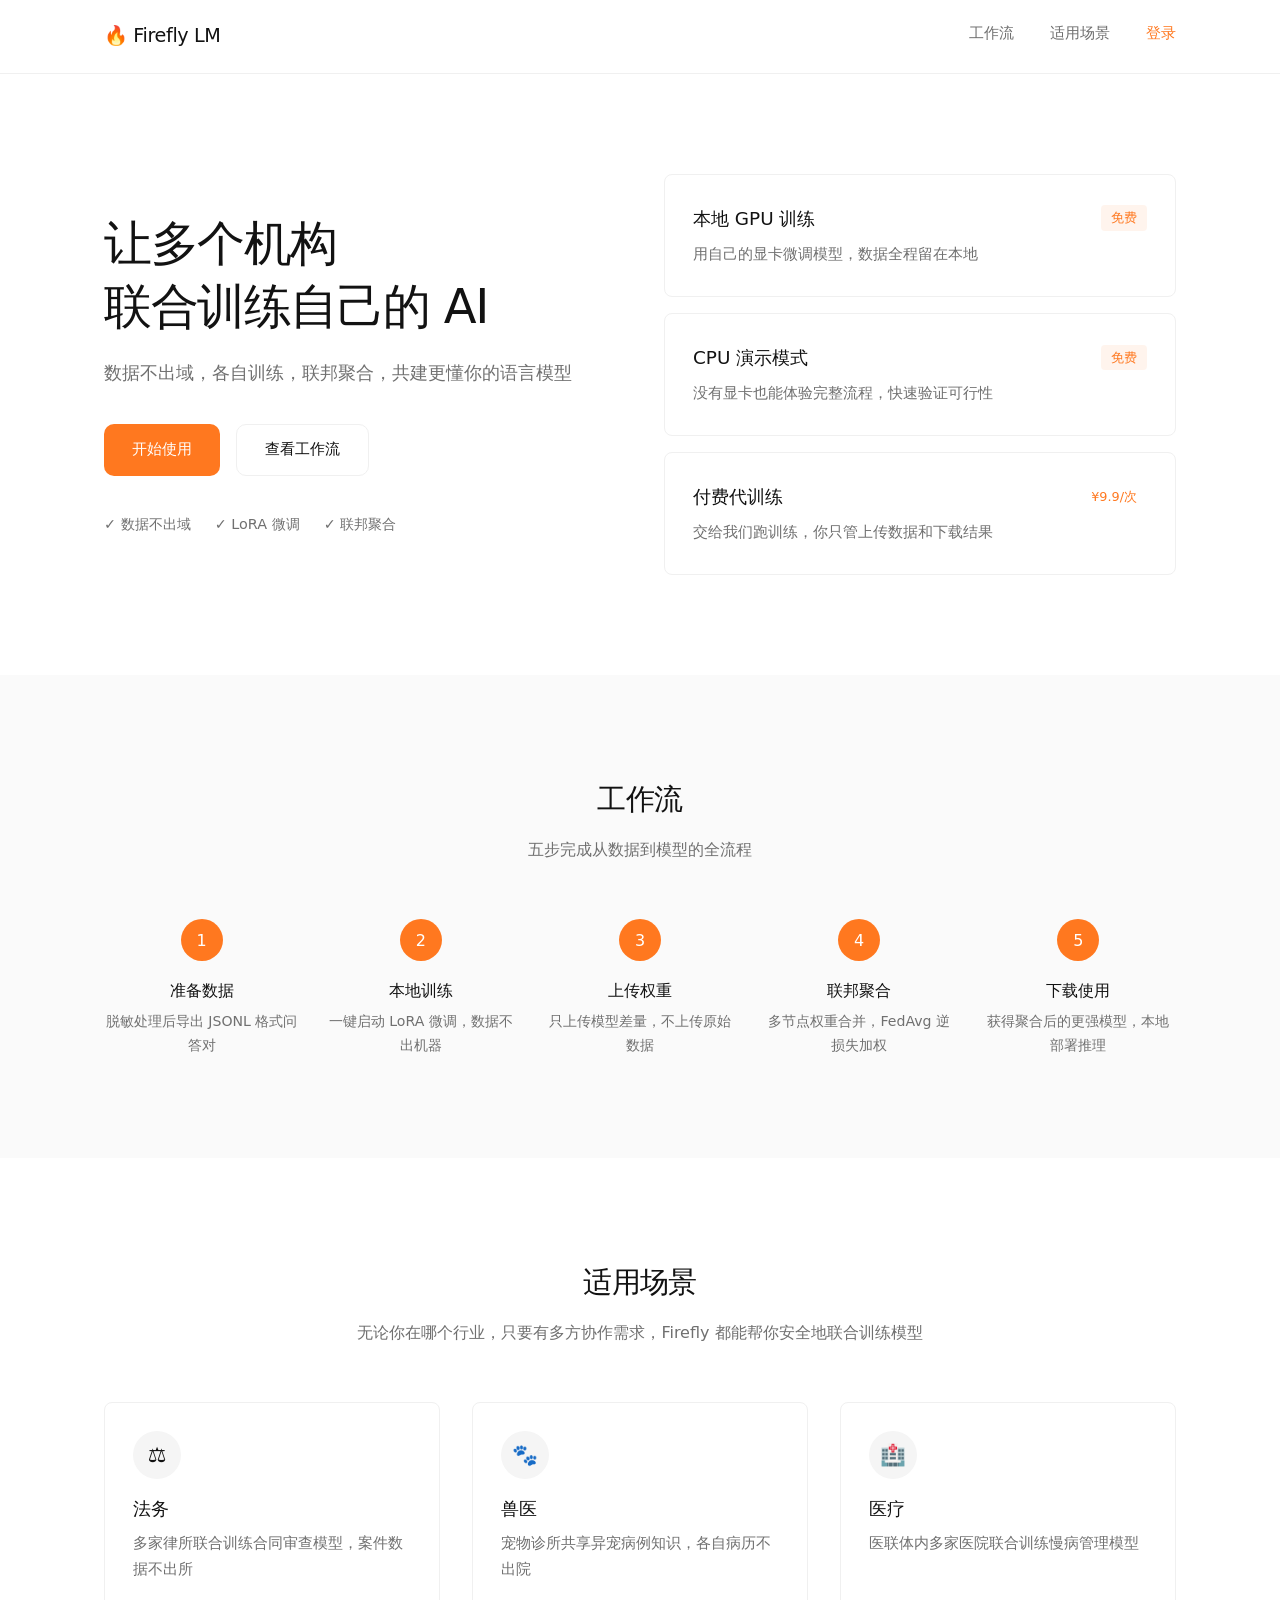
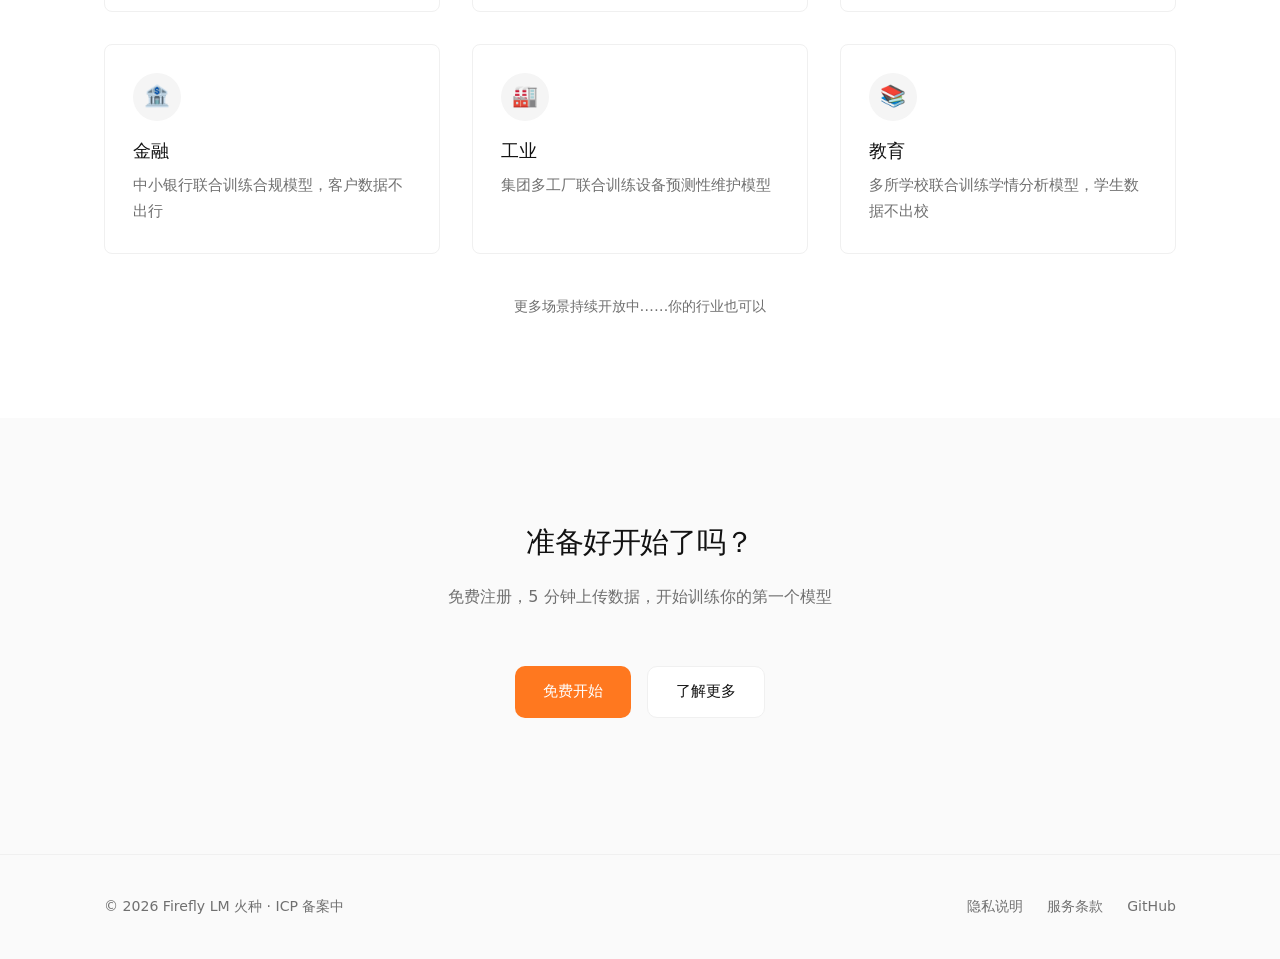
==== workspace.html @ 62288cd8 "Add files via upload" ====
<!DOCTYPE html>
<html lang="zh">
<head>
  <meta charset="UTF-8">
  <meta name="viewport" content="width=device-width, initial-scale=1.0">
  <title>工作台 — Firefly LM</title>
  <link rel="icon" href="data:image/svg+xml,<svg xmlns='http://www.w3.org/2000/svg' viewBox='0 0 100 100'><text y='.9em' font-size='90'>🔥</text></svg>">
  <link rel="stylesheet" href="style.css">
</head>
<body>

  <nav class="nav">
    <div class="container nav-inner">
      <a href="/" class="nav-logo">🔥 Firefly LM</a>
      <div class="nav-menu">
        <a href="/" id="navHome">首页</a>
        <a href="javascript:logout()" class="nav-login">退出</a>
      </div>
    </div>
  </nav>

  <div class="ws-layout">
    <aside class="ws-sidebar">
      <div class="ws-user" id="wsUserInfo">
        <span class="ws-user-avatar">👤</span>
        <span class="ws-user-name" id="wsUserName">加载中...</span>
      </div>
      <nav class="ws-nav">
        <a href="#panel-data" class="ws-nav-item active" onclick="switchPanel('panel-data')">📤 数据上传</a>
        <a href="#panel-seed" class="ws-nav-item" onclick="switchPanel('panel-seed')">🌱 种子生成</a>
        <a href="#panel-train" class="ws-nav-item" onclick="switchPanel('panel-train')">🎯 训练管理</a>
        <a href="#panel-agg" class="ws-nav-item" onclick="switchPanel('panel-agg')">🔗 联邦聚合</a>
        <a href="#panel-download" class="ws-nav-item" onclick="switchPanel('panel-download')">📦 模型下载</a>
        <a href="#panel-chat" class="ws-nav-item" onclick="switchPanel('panel-chat')">💬 推理聊天</a>
        <a href="#panel-points" class="ws-nav-item" onclick="switchPanel('panel-points')">⭐ 积分管理</a>
        <a href="#panel-audit" class="ws-nav-item" onclick="switchPanel('panel-audit')">📋 审计日志</a>
      </nav>
    </aside>

    <main class="ws-main">

      <section id="panel-data" class="ws-panel active">
        <h2 class="ws-panel-title">数据上传</h2>
        <p class="ws-panel-desc">上传脱敏后的 JSONL 格式问答对文件。每行一个 JSON 对象，包含 question 和 answer 字段。</p>
        <div class="ws-card">
          <div class="ws-form-row">
            <label class="ws-label">领域</label>
            <select id="dataDomain" class="ws-select">
              <option value="law">法务</option>
              <option value="vet_feline">兽医（猫内科）</option>
              <option value="vet_exotic">兽医（异宠）</option>
              <option value="med_chronic">医疗（慢病）</option>
              <option value="fin_compliance">金融（合规）</option>
              <option value="ind_equipment">工业（设备维护）</option>
              <option value="edu_analysis">教育（学情分析）</option>
            </select>
          </div>
          <div class="ws-form-row">
            <label class="ws-label">JSONL 文件</label>
            <div class="ws-upload-zone" id="uploadZone">
              <p>点击选择或拖拽文件到此处</p>
              <input type="file" id="dataFile" accept=".jsonl,.json,.txt" style="display:none;">
            </div>
          </div>
          <div id="uploadResult" class="ws-result"></div>
          <button class="btn btn--primary" onclick="handleUpload()">上传数据</button>
        </div>
      </section>

      <section id="panel-seed" class="ws-panel">
        <h2 class="ws-panel-title">种子数据生成</h2>
        <p class="ws-panel-desc">没有训练数据？让系统调用智谱 API 自动生成 60 条高质量问答对。</p>
        <div class="ws-card">
          <div class="ws-form-row">
            <label class="ws-label">生成领域</label>
            <select id="seedDomain" class="ws-select">
              <option value="law">法务</option>
              <option value="vet_feline">兽医（猫内科）</option>
              <option value="vet_exotic">兽医（异宠）</option>
              <option value="med_chronic">医疗（慢病）</option>
              <option value="fin_compliance">金融（合规）</option>
              <option value="ind_equipment">工业（设备维护）</option>
              <option value="edu_analysis">教育（学情分析）</option>
            </select>
          </div>
          <div id="seedResult" class="ws-result"></div>
          <button class="btn btn--primary" onclick="handleGenerate()">生成种子数据</button>
        </div>
      </section>

      <section id="panel-train" class="ws-panel">
        <h2 class="ws-panel-title">训练管理</h2>
        <p class="ws-panel-desc">启动 LoRA 微调训练任务，实时查看训练进度。</p>
        <div class="ws-card">
          <div class="ws-form-row">
            <label class="ws-label">训练领域</label>
            <select id="trainDomain" class="ws-select">
              <option value="law">法务</option>
              <option value="vet_feline">兽医（猫内科）</option>
              <option value="vet_exotic">兽医（异宠）</option>
              <option value="med_chronic">医疗（慢病）</option>
              <option value="fin_compliance">金融（合规）</option>
              <option value="ind_equipment">工业（设备维护）</option>
              <option value="edu_analysis">教育（学情分析）</option>
            </select>
          </div>
          <div class="ws-form-row">
            <label class="ws-label">训练模式</label>
            <div class="ws-radio-group">
              <label class="ws-radio"><input type="radio" name="trainMode" value="gpu" checked> 本地 GPU（免费）</label>
              <label class="ws-radio"><input type="radio" name="trainMode" value="cpu"> CPU 演示（免费）</label>
            </div>
          </div>
          <div class="ws-form-row ws-btn-row">
            <button class="btn btn--primary" onclick="handleStartTraining()">启动训练</button>
          </div>
          <div id="trainProgress" class="ws-result"></div>
          <div class="ws-history">
            <h4>训练历史</h4>
            <table class="ws-table" id="trainHistoryTable">
              <thead><tr><th>任务 ID</th><th>领域</th><th>状态</th><th>进度</th></tr></thead>
              <tbody id="trainHistoryBody"></tbody>
            </table>
          </div>
        </div>
      </section>

      <section id="panel-agg" class="ws-panel">
        <h2 class="ws-panel-title">联邦聚合</h2>
        <p class="ws-panel-desc">当同领域有 2 个以上完成的训练任务时，可以触发 FedAvg 逆损失加权聚合。</p>
        <div class="ws-card">
          <div class="ws-form-row">
            <label class="ws-label">聚合领域</label>
            <select id="aggDomain" class="ws-select">
              <option value="law">法务</option>
              <option value="vet_feline">兽医（猫内科）</option>
              <option value="vet_exotic">兽医（异宠）</option>
              <option value="med_chronic">医疗（慢病）</option>
              <option value="fin_compliance">金融（合规）</option>
              <option value="ind_equipment">工业（设备维护）</option>
              <option value="edu_analysis">教育（学情分析）</option>
            </select>
          </div>
          <div id="aggResult" class="ws-result"></div>
          <button class="btn btn--primary" onclick="handleAggregate()">触发聚合</button>
          <div class="ws-history">
            <h4>聚合轮次</h4>
            <table class="ws-table" id="aggHistoryTable">
              <thead><tr><th>轮次 ID</th><th>领域</th><th>创建时间</th><th>操作</th></tr></thead>
              <tbody id="aggHistoryBody"></tbody>
            </table>
          </div>
        </div>
      </section>

      <section id="panel-download" class="ws-panel">
        <h2 class="ws-panel-title">模型下载</h2>
        <p class="ws-panel-desc">下载聚合后的模型权重文件，用于本地部署推理。</p>
        <div class="ws-card">
          <div class="ws-form-row">
            <label class="ws-label">轮次 ID</label>
            <input type="text" id="downloadRoundId" class="ws-input" placeholder="例如 agg_law_r1">
          </div>
          <div id="downloadResult" class="ws-result"></div>
          <button class="btn btn--primary" onclick="handleDownload()">下载权重</button>
        </div>
      </section>

      <section id="panel-chat" class="ws-panel">
        <h2 class="ws-panel-title">推理聊天</h2>
        <p class="ws-panel-desc">测试模型效果。推理服务采用三级降级链：本地模型 → 智谱 API → 关键词匹配。</p>
        <div class="ws-card ws-chat-card">
          <div class="ws-form-row">
            <label class="ws-label">适配器 ID（可选）</label>
            <input type="text" id="chatAdapterId" class="ws-input" placeholder="留空使用基座模型">
          </div>
          <div class="ws-chat-box" id="chatBox">
            <div class="ws-chat-msg ws-chat-msg--bot">你好！我是 Firefly LM，请问有什么可以帮你的？</div>
          </div>
          <div class="ws-chat-input-row">
            <input type="text" id="chatInput" class="ws-input ws-chat-input" placeholder="输入你的问题..." onkeydown="if(event.key==='Enter')handleChatSend()">
            <button class="btn btn--primary" onclick="handleChatSend()">发送</button>
          </div>
        </div>
      </section>

      <section id="panel-points" class="ws-panel">
        <h2 class="ws-panel-title">积分管理</h2>
        <p class="ws-panel-desc">完成任务获得积分，下载权重消耗积分。</p>
        <div class="ws-card">
          <div class="ws-points-display">
            <div class="ws-points-num" id="pointsBalance">--</div>
            <div class="ws-points-label">当前积分</div>
          </div>
          <div class="ws-history">
            <h4>积分流水</h4>
            <table class="ws-table" id="pointsHistoryTable">
              <thead><tr><th>时间</th><th>变动</th><th>原因</th></tr></thead>
              <tbody id="pointsHistoryBody"></tbody>
            </table>
          </div>
          <button class="btn btn--secondary" onclick="loadBalance()">刷新</button>
        </div>
      </section>

      <section id="panel-audit" class="ws-panel">
        <h2 class="ws-panel-title">审计日志</h2>
        <p class="ws-panel-desc">查看你的所有操作记录，包括数据上传、训练、聚合、下载等。</p>
        <div class="ws-card">
          <div class="ws-history">
            <table class="ws-table" id="auditTable">
              <thead><tr><th>时间</th><th>操作</th><th>详情</th></tr></thead>
              <tbody id="auditBody"></tbody>
            </table>
          </div>
          <button class="btn btn--secondary" onclick="loadAuditLogs()">刷新</button>
        </div>
      </section>

    </main>
  </div>

  <script src="api.js"></script>
  <script>
    /* ---------- 工作台逻辑 ---------- */
    function logout() {
      if (typeof clearToken === 'function') {
        clearToken();
      } else {
        localStorage.removeItem('firefly_token');
      }
      location.href = '/';
    }

    function switchPanel(panelId) {
      document.querySelectorAll('.ws-panel').forEach(function (p) {
        p.classList.remove('active');
      });
      document.querySelectorAll('.ws-nav-item').forEach(function (n) {
        n.classList.remove('active');
      });
      var panel = document.getElementById(panelId);
      if (panel) panel.classList.add('active');
      event.target.classList.add('active');
    }

    /* 上传区拖拽 */
    document.addEventListener('DOMContentLoaded', function () {
      var token = localStorage.getItem('firefly_token');
      if (!token) {
        location.href = '/';
        return;
      }
      loadBalance();

      var zone = document.getElementById('uploadZone');
      var fileInput = document.getElementById('dataFile');
      if (zone && fileInput) {
        zone.addEventListener('click', function () { fileInput.click(); });
        zone.addEventListener('dragover', function (e) { e.preventDefault(); zone.style.borderColor = 'var(--brand-orange)'; });
        zone.addEventListener('dragleave', function () { zone.style.borderColor = ''; });
        zone.addEventListener('drop', function (e) {
          e.preventDefault();
          zone.style.borderColor = '';
          if (e.dataTransfer.files.length) {
            fileInput.files = e.dataTransfer.files;
            zone.querySelector('p').textContent = e.dataTransfer.files[0].name;
          }
        });
        fileInput.addEventListener('change', function () {
          if (fileInput.files.length) {
            zone.querySelector('p').textContent = fileInput.files[0].name;
          }
        });
      }
    });

    async function handleUpload() {
      var fileInput = document.getElementById('dataFile');
      var resultDiv = document.getElementById('uploadResult');
      if (!fileInput.files.length) {
        resultDiv.innerHTML = '<span class="ws-alert ws-alert--warn">请先选择文件</span>';
        return;
      }
      resultDiv.innerHTML = '<span class="ws-loading">上传中...</span>';
      try {
        var res = await uploadFile(fileInput.files[0]);
        resultDiv.innerHTML = '<span class="ws-alert ws-alert--success">上传成功：' + (res.lines || res.filename || '已保存') + '</span>';
      } catch (e) {
        resultDiv.innerHTML = '<span class="ws-alert ws-alert--error">上传失败：' + e.message + '</span>';
      }
    }

    async function handleGenerate() {
      var domain = document.getElementById('seedDomain').value;
      var resultDiv = document.getElementById('seedResult');
      resultDiv.innerHTML = '<span class="ws-loading">生成中，约需 1-2 分钟...</span>';
      try {
        var res = await generateSeedData(domain);
        var preview = res.preview || [];
        var html = '<span class="ws-alert ws-alert--success">生成 ' + (res.count || 0) + ' 条数据</span>';
        if (preview.length) {
          html += '<div class="ws-preview">';
          preview.forEach(function (item) {
            html += '<div class="ws-preview-item"><strong>Q:</strong> ' + (item.question || '').substring(0, 60) + '</div>';
          });
          html += '</div>';
        }
        resultDiv.innerHTML = html;
      } catch (e) {
        resultDiv.innerHTML = '<span class="ws-alert ws-alert--error">生成失败：' + e.message + '</span>';
      }
    }

    async function handleStartTraining() {
      var domain = document.getElementById('trainDomain').value;
      var mode = document.querySelector('input[name="trainMode"]:checked').value;
      var resultDiv = document.getElementById('trainProgress');
      resultDiv.innerHTML = '<span class="ws-loading">提交训练任务...</span>';
      try {
        var res = await startTraining(domain, mode);
        var taskId = res.task_id || res.id || 'unknown';
        resultDiv.innerHTML = '<span class="ws-alert ws-alert--success">任务已创建：' + taskId + '</span>';
        pollTrainingStatus(taskId);
        addTrainHistory(taskId, domain, 'pending', 0);
      } catch (e) {
        resultDiv.innerHTML = '<span class="ws-alert ws-alert--error">启动失败：' + e.message + '</span>';
      }
    }

    var pollTimer = null;
    function pollTrainingStatus(taskId) {
      if (pollTimer) clearInterval(pollTimer);
      pollTimer = setInterval(async function () {
        try {
          var res = await getTrainingStatus(taskId);
          var status = res.status || 'unknown';
          var progress = res.progress || 0;
          var loss = res.loss ? ' loss=' + res.loss.toFixed(4) : '';
          var resultDiv = document.getElementById('trainProgress');
          if (status === 'completed') {
            clearInterval(pollTimer);
            resultDiv.innerHTML = '<span class="ws-alert ws-alert--success">训练完成！' + loss + '</span>';
            updateTrainHistory(taskId, 'completed', 100);
            loadBalance();
          } else if (status === 'failed') {
            clearInterval(pollTimer);
            resultDiv.innerHTML = '<span class="ws-alert ws-alert--error">训练失败</span>';
            updateTrainHistory(taskId, 'failed', 0);
          } else {
            resultDiv.innerHTML = '<span class="ws-loading">训练中... ' + progress + '%' + loss + '</span>';
            updateTrainHistory(taskId, status, progress);
          }
        } catch (e) {
          clearInterval(pollTimer);
        }
      }, 5000);
    }

    function addTrainHistory(taskId, domain, status, progress) {
      var tbody = document.getElementById('trainHistoryBody');
      var row = document.createElement('tr');
      row.id = 'train-row-' + taskId;
      row.innerHTML = '<td>' + taskId + '</td><td>' + domain + '</td><td class="ws-status">' + status + '</td><td>' + progress + '%</td>';
      tbody.prepend(row);
    }
    function updateTrainHistory(taskId, status, progress) {
      var row = document.getElementById('train-row-' + taskId);
      if (row) {
        row.querySelector('.ws-status').textContent = status;
        row.children[3].textContent = progress + '%';
      }
    }

    async function handleAggregate() {
      var domain = document.getElementById('aggDomain').value;
      var resultDiv = document.getElementById('aggResult');
      resultDiv.innerHTML = '<span class="ws-loading">聚合中...</span>';
      try {
        var res = await triggerAggregation(domain);
        if (res.status === 'ok' || res.round_id) {
          resultDiv.innerHTML = '<span class="ws-alert ws-alert--success">聚合成功！轮次：' + (res.round_id || '完成') + '</span>';
          addAggHistory(res.round_id || 'new', domain);
        } else {
          resultDiv.innerHTML = '<span class="ws-alert ws-alert--warn">' + (res.message || '无法聚合') + '</span>';
        }
      } catch (e) {
        resultDiv.innerHTML = '<span class="ws-alert ws-alert--error">聚合失败：' + e.message + '</span>';
      }
    }

    function addAggHistory(roundId, domain) {
      var tbody = document.getElementById('aggHistoryBody');
      var row = document.createElement('tr');
      var now = new Date().toLocaleString('zh-CN');
      row.innerHTML = '<td>' + roundId + '</td><td>' + domain + '</td><td>' + now + '</td><td><button class="btn btn--text" onclick="useAggId(\'' + roundId + '\')">下载</button></td>';
      tbody.prepend(row);
    }
    function useAggId(roundId) {
      document.getElementById('downloadRoundId').value = roundId;
      switchPanel('panel-download');
    }

    async function handleDownload() {
      var roundId = document.getElementById('downloadRoundId').value.trim();
      if (!roundId) {
        document.getElementById('downloadResult').innerHTML = '<span class="ws-alert ws-alert--warn">请输入轮次 ID</span>';
        return;
      }
      document.getElementById('downloadResult').innerHTML = '<span class="ws-loading">准备下载...</span>';
      try {
        downloadWeight(roundId);
        document.getElementById('downloadResult').innerHTML = '<span class="ws-alert ws-alert--success">下载已开始</span>';
      } catch (e) {
        document.getElementById('downloadResult').innerHTML = '<span class="ws-alert ws-alert--error">下载失败：' + e.message + '</span>';
      }
    }

    async function handleChatSend() {
      var input = document.getElementById('chatInput');
      var msg = input.value.trim();
      if (!msg) return;
      var chatBox = document.getElementById('chatBox');
      chatBox.innerHTML += '<div class="ws-chat-msg ws-chat-msg--user">' + escapeHtml(msg) + '</div>';
      input.value = '';
      chatBox.innerHTML += '<div class="ws-chat-msg ws-chat-msg--bot ws-chat-msg--loading">思考中...</div>';
      chatBox.scrollTop = chatBox.scrollHeight;
      try {
        var adapterId = document.getElementById('chatAdapterId').value.trim();
        var res = await chatSend([{ role: 'user', content: msg }], adapterId || null);
        var reply = '';
        if (res.choices && res.choices[0]) {
          reply = res.choices[0].message.content;
        } else if (res.reply) {
          reply = res.reply;
        } else {
          reply = JSON.stringify(res);
        }
        var loading = chatBox.querySelector('.ws-chat-msg--loading');
        if (loading) loading.remove();
        chatBox.innerHTML += '<div class="ws-chat-msg ws-chat-msg--bot">' + escapeHtml(reply) + '</div>';
        chatBox.scrollTop = chatBox.scrollHeight;
      } catch (e) {
        var loading = chatBox.querySelector('.ws-chat-msg--loading');
        if (loading) loading.remove();
        chatBox.innerHTML += '<div class="ws-chat-msg ws-chat-msg--bot ws-alert--error">请求失败：' + escapeHtml(e.message) + '</div>';
        chatBox.scrollTop = chatBox.scrollHeight;
      }
    }

    function escapeHtml(str) {
      var div = document.createElement('div');
      div.textContent = str;
      return div.innerHTML;
    }

    async function loadBalance() {
      var el = document.getElementById('pointsBalance');
      if (!el) return;
      try {
        var res = await getBalance();
        el.textContent = res.balance !== undefined ? res.balance : (res.total_points || 0);
        var tbody = document.getElementById('pointsHistoryBody');
        if (tbody && res.transactions) {
          tbody.innerHTML = '';
          res.transactions.slice(0, 20).forEach(function (t) {
            var row = document.createElement('tr');
            row.innerHTML = '<td>' + (t.created_at || '') + '</td><td>' + (t.points > 0 ? '+' : '') + t.points + '</td><td>' + (t.reason || '') + '</td>';
            tbody.appendChild(row);
          });
        }
      } catch (e) {
        el.textContent = '加载失败';
      }
    }

    async function loadAuditLogs() {
      var tbody = document.getElementById('auditBody');
      if (!tbody) return;
      tbody.innerHTML = '<tr><td colspan="3" class="ws-loading">加载中...</td></tr>';
      try {
        var res = await getAuditLogs();
        var logs = res.logs || [];
        tbody.innerHTML = '';
        logs.forEach(function (log) {
          var row = document.createElement('tr');
          row.innerHTML = '<td>' + (log.timestamp || log.created_at || '') + '</td><td>' + (log.action || '') + '</td><td>' + (log.detail || '') + '</td>';
          tbody.appendChild(row);
        });
        if (!logs.length) {
          tbody.innerHTML = '<tr><td colspan="3" class="ws-empty">暂无记录</td></tr>';
        }
      } catch (e) {
        tbody.innerHTML = '<tr><td colspan="3" class="ws-alert--error">加载失败</td></tr>';
      }
    }
  </script>
</body>
</html>
---- style.css ----
/* ========================================
   Firefly LM — 简约清爽版样式 v5
   设计原则：留白充足、色彩克制、层级清晰
   ======================================== */

/* ---------- 全局颜色变量 ---------- */
:root {
  --brand-orange: #FF781F;
  --brand-orange-dark: #E66A00;
  --bg-white: #FFFFFF;
  --bg-gray: #FAFAFA;
  --text-main: #121212;
  --text-aux: #707070;
  --border-light: #F0F0F0;
  --shadow-hover: 0 4px 12px rgba(0, 0, 0, 0.06);
  --radius-sm: 8px;
  --radius-md: 10px;
  --space-base: 24px;
}

/* ---------- Reset ---------- */
*, *::before, *::after { margin: 0; padding: 0; box-sizing: border-box; }
html { scroll-behavior: smooth; }
body {
  font-family: system-ui, -apple-system, "Segoe UI", "PingFang SC", "Hiragino Sans GB", "Microsoft YaHei", sans-serif;
  background: var(--bg-white);
  color: var(--text-main);
  line-height: 1.7;
  font-weight: 400;
  -webkit-font-smoothing: antialiased;
}
a { color: inherit; text-decoration: none; }
button { font-family: inherit; }

/* ---------- 容器 ---------- */
.container { max-width: 1120px; margin: 0 auto; padding: 0 var(--space-base); }

/* ========================================
   NAV 导航栏
   ======================================== */
.nav {
  position: sticky; top: 0; z-index: 50;
  background: rgba(255, 255, 255, 0.95);
  backdrop-filter: saturate(180%) blur(8px);
  -webkit-backdrop-filter: saturate(180%) blur(8px);
  border-bottom: 1px solid var(--border-light);
}
.nav-inner { display: flex; justify-content: space-between; align-items: center; padding-top: 20px; padding-bottom: 20px; }
.nav-logo { font-size: 1.2rem; font-weight: 500; color: var(--text-main); letter-spacing: -0.02em; }
.nav-menu { display: flex; gap: 36px; align-items: center; }
.nav-menu a { position: relative; color: var(--text-aux); font-size: 0.95rem; padding-bottom: 4px; transition: color 0.2s ease; }
.nav-menu a::after { content: ""; position: absolute; bottom: 0; left: 0; width: 0; height: 2px; background: var(--brand-orange); transition: width 0.2s ease; }
.nav-menu a:hover { color: var(--brand-orange); }
.nav-menu a:hover::after { width: 100%; }
.nav-login { color: var(--brand-orange) !important; }

/* ========================================
   SECTION 区块通用
   ======================================== */
.section { padding: 100px 0; }
.section--light { background: var(--bg-white); }
.section--gray { background: var(--bg-gray); }
.section__title { font-size: 1.8rem; font-weight: 500; text-align: center; margin-bottom: 12px; letter-spacing: -0.02em; }
.section__desc { text-align: center; color: var(--text-aux); font-size: 1rem; margin-bottom: 56px; }
.section__footnote { text-align: center; color: var(--text-aux); font-size: 0.9rem; margin-top: 40px; }

/* ========================================
   GRID 网格
   ======================================== */
.grid { display: grid; gap: 32px; }
.grid--hero { grid-template-columns: 1fr 1fr; align-items: center; gap: 48px; }
.grid--3 { grid-template-columns: repeat(3, 1fr); }
.grid--workflow { grid-template-columns: repeat(5, 1fr); gap: 24px; }

/* ========================================
   HERO 首屏
   ======================================== */
.hero__title { font-size: 3rem; line-height: 1.3; font-weight: 500; margin-bottom: 20px; letter-spacing: -0.03em; }
.hero__subtitle { color: var(--text-aux); font-size: 1.15rem; margin-bottom: 36px; max-width: 480px; }
.hero__actions { display: flex; gap: 16px; margin-bottom: 36px; }
.hero__meta { display: flex; gap: 24px; flex-wrap: wrap; }
.hero__meta-item { color: var(--text-aux); font-size: 0.9rem; }
.hero__right { display: flex; flex-direction: column; gap: 16px; }

/* ========================================
   CARD 卡片
   ======================================== */
.card { border: 1px solid var(--border-light); border-radius: var(--radius-sm); padding: 28px; background: var(--bg-white); transition: box-shadow 0.2s ease, transform 0.2s ease; }
.card:hover { box-shadow: var(--shadow-hover); transform: translateY(-2px); }
.card h3 { font-weight: 500; font-size: 1.15rem; margin-bottom: 6px; }
.card p { color: var(--text-aux); font-size: 0.95rem; }

.mode-card__header { display: flex; justify-content: space-between; align-items: center; margin-bottom: 8px; }
.mode-card__header h3 { margin-bottom: 0; }

.tag { font-size: 0.8rem; padding: 2px 10px; border-radius: 4px; font-weight: 500; }
.tag--free { color: var(--brand-orange); background: rgba(255, 120, 31, 0.08); }
.tag--price { color: var(--brand-orange); font-weight: 500; }

/* ========================================
   SCENARIO 场景卡片
   ======================================== */
.scenario-icon { width: 48px; height: 48px; border-radius: 50%; background: #F5F5F5; display: inline-flex; align-items: center; justify-content: center; font-size: 1.3rem; margin-bottom: 16px; }
.scenario-card { text-align: left; }
.scenario-card h3 { font-size: 1.1rem; margin-bottom: 6px; }

/* ========================================
   STEP 工作流步骤
   ======================================== */
.step { text-align: center; }
.step__number { width: 42px; height: 42px; border-radius: 50%; background: var(--brand-orange); color: #fff; display: inline-flex; align-items: center; justify-content: center; font-weight: 500; font-size: 1rem; margin-bottom: 16px; }
.step h3 { font-weight: 500; font-size: 1rem; margin-bottom: 6px; }
.step p { color: var(--text-aux); font-size: 0.88rem; }

/* ========================================
   BUTTON 按钮
   ======================================== */
.btn { display: inline-flex; align-items: center; justify-content: center; padding: 12px 28px; border-radius: var(--radius-md); font-size: 0.95rem; font-weight: 400; border: none; cursor: pointer; transition: all 0.2s ease; white-space: nowrap; }
.btn--primary { background: var(--brand-orange); color: #fff; }
.btn--primary:hover { background: var(--brand-orange-dark); }
.btn--secondary { background: var(--bg-white); border: 1px solid var(--border-light); color: var(--text-main); }
.btn--secondary:hover { border-color: var(--brand-orange); color: var(--brand-orange); }
.btn--full { width: 100%; }
.btn--text { background: transparent; color: var(--text-aux); padding: 6px 12px; }

/* ========================================
   CTA 区块
   ======================================== */
.cta-center { text-align: center; }
.cta-center .section__title { margin-bottom: 16px; }

/* ========================================
   MODAL 弹窗
   ======================================== */
.modal { position: fixed; inset: 0; z-index: 100; display: none; align-items: center; justify-content: center; }
.modal.is-open { display: flex; }
.modal-overlay { position: absolute; inset: 0; background: rgba(0, 0, 0, 0.08); }
.modal-box { position: relative; background: #fff; width: 400px; max-width: calc(100vw - 32px); padding: 40px; border-radius: var(--radius-sm); box-shadow: var(--shadow-hover); z-index: 1; }
.modal-box--large { width: 560px; }
.modal-title { font-size: 1.3rem; font-weight: 500; margin-bottom: 8px; }
.modal-sub { color: var(--text-aux); font-size: 0.9rem; margin-bottom: 24px; }
.modal-close { position: absolute; top: 20px; right: 20px; cursor: pointer; color: var(--text-aux); font-size: 1.4rem; line-height: 1; transition: color 0.2s; }
.modal-close:hover { color: var(--text-main); }
.modal-form { display: flex; flex-direction: column; }
.modal-input { width: 100%; padding: 12px 16px; border: 1px solid var(--border-light); border-radius: var(--radius-sm); font-size: 0.95rem; margin-bottom: 14px; outline: none; transition: border-color 0.2s ease; font-family: inherit; }
.modal-input:focus { border-color: var(--brand-orange); }
.modal-switch { text-align: center; color: var(--text-aux); font-size: 0.9rem; margin-top: 8px; }
.modal-switch a { color: var(--brand-orange); }

.privacy-content h4 { font-weight: 500; font-size: 1rem; margin: 20px 0 6px; color: var(--text-main); }
.privacy-content h4:first-child { margin-top: 0; }
.privacy-content p { color: var(--text-aux); font-size: 0.92rem; line-height: 1.7; }

/* ========================================
   FOOTER 页脚
   ======================================== */
.footer { padding: 40px 0; background: var(--bg-gray); border-top: 1px solid var(--border-light); }
.footer-inner { display: flex; justify-content: space-between; align-items: center; }
.footer-text { color: var(--text-aux); font-size: 0.88rem; }
.footer-icp { color: var(--text-aux); transition: color 0.2s; }
.footer-icp:hover { color: var(--brand-orange); }
.footer-links { display: flex; gap: 24px; }
.footer-link { color: var(--text-aux); font-size: 0.88rem; transition: color 0.2s; }
.footer-link:hover { color: var(--brand-orange); }

/* ========================================
   WORKSPACE 工作台样式
   ======================================== */
.ws-layout { display: flex; min-height: calc(100vh - 65px); }

.ws-sidebar {
  width: 240px; flex-shrink: 0;
  background: var(--bg-gray);
  border-right: 1px solid var(--border-light);
  padding: 24px 0;
  position: sticky; top: 65px; height: calc(100vh - 65px);
  overflow-y: auto;
}

.ws-user { display: flex; align-items: center; gap: 12px; padding: 0 24px 24px; border-bottom: 1px solid var(--border-light); margin-bottom: 16px; }
.ws-user-avatar { font-size: 1.5rem; }
.ws-user-name { font-size: 0.9rem; color: var(--text-main); }

.ws-nav { display: flex; flex-direction: column; }
.ws-nav-item { display: block; padding: 12px 24px; color: var(--text-aux); font-size: 0.92rem; transition: all 0.2s; border-left: 3px solid transparent; }
.ws-nav-item:hover { color: var(--text-main); background: rgba(0,0,0,0.02); }
.ws-nav-item.active { color: var(--brand-orange); border-left-color: var(--brand-orange); background: rgba(255, 120, 31, 0.04); }

.ws-main { flex: 1; padding: 40px; }

.ws-panel { display: none; }
.ws-panel.active { display: block; }
.ws-panel-title { font-size: 1.5rem; font-weight: 500; margin-bottom: 8px; }
.ws-panel-desc { color: var(--text-aux); font-size: 0.92rem; margin-bottom: 32px; }

.ws-card { background: var(--bg-white); border: 1px solid var(--border-light); border-radius: var(--radius-sm); padding: 32px; }

.ws-form-row { margin-bottom: 20px; }
.ws-label { display: block; font-size: 0.88rem; color: var(--text-aux); margin-bottom: 8px; }
.ws-select, .ws-input { width: 100%; max-width: 400px; padding: 10px 14px; border: 1px solid var(--border-light); border-radius: var(--radius-sm); font-size: 0.95rem; font-family: inherit; outline: none; transition: border-color 0.2s; }
.ws-select:focus, .ws-input:focus { border-color: var(--brand-orange); }

.ws-upload-zone { border: 2px dashed var(--border-light); border-radius: var(--radius-sm); padding: 32px; text-align: center; cursor: pointer; transition: border-color 0.2s; max-width: 400px; }
.ws-upload-zone:hover { border-color: var(--brand-orange); }
.ws-upload-zone p { color: var(--text-aux); font-size: 0.9rem; }

.ws-radio-group { display: flex; gap: 24px; }
.ws-radio { font-size: 0.92rem; color: var(--text-main); cursor: pointer; }
.ws-radio input { margin-right: 6px; }

.ws-btn-row { margin-top: 8px; }

.ws-result { margin: 16px 0; min-height: 24px; }
.ws-loading { color: var(--text-aux); font-size: 0.9rem; }
.ws-alert { display: inline-block; padding: 6px 14px; border-radius: var(--radius-sm); font-size: 0.88rem; }
.ws-alert--success { color: #0F6E56; background: #E1F5EE; }
.ws-alert--warn { color: #633806; background: #FAEEDA; }
.ws-alert--error { color: #791F1F; background: #FCEBEB; }

.ws-preview { margin-top: 12px; }
.ws-preview-item { padding: 8px 12px; border-left: 3px solid var(--brand-orange); margin-bottom: 8px; font-size: 0.85rem; color: var(--text-aux); background: var(--bg-gray); border-radius: 0 var(--radius-sm) var(--radius-sm) 0; }

.ws-history { margin-top: 32px; }
.ws-history h4 { font-size: 1rem; font-weight: 500; margin-bottom: 16px; }

.ws-table { width: 100%; border-collapse: collapse; font-size: 0.88rem; }
.ws-table th { text-align: left; padding: 10px 12px; border-bottom: 2px solid var(--border-light); color: var(--text-aux); font-weight: 500; font-size: 0.85rem; }
.ws-table td { padding: 10px 12px; border-bottom: 1px solid var(--border-light); color: var(--text-main); }
.ws-table tr:hover td { background: rgba(0,0,0,0.01); }
.ws-empty, .ws-status { color: var(--text-aux); }

.ws-chat-card { max-width: 640px; }
.ws-chat-box { height: 320px; overflow-y: auto; border: 1px solid var(--border-light); border-radius: var(--radius-sm); padding: 20px; margin: 16px 0; background: var(--bg-gray); }
.ws-chat-msg { max-width: 75%; padding: 10px 16px; border-radius: var(--radius-md); margin-bottom: 12px; font-size: 0.92rem; line-height: 1.6; word-break: break-word; }
.ws-chat-msg--user { background: var(--brand-orange); color: #fff; margin-left: auto; }
.ws-chat-msg--bot { background: var(--bg-white); border: 1px solid var(--border-light); }
.ws-chat-msg--loading { color: var(--text-aux); font-style: italic; }
.ws-chat-input-row { display: flex; gap: 12px; }
.ws-chat-input { flex: 1; max-width: none; }

.ws-points-display { text-align: center; padding: 24px; margin-bottom: 24px; }
.ws-points-num { font-size: 3rem; font-weight: 500; color: var(--brand-orange); }
.ws-points-label { color: var(--text-aux); font-size: 0.92rem; margin-top: 4px; }

/* ========================================
   RESPONSIVE 响应式
   ======================================== */
@media (max-width: 1023px) {
  .grid--hero { grid-template-columns: 1fr; gap: 40px; }
  .grid--3 { grid-template-columns: repeat(2, 1fr); }
  .grid--workflow { grid-template-columns: repeat(3, 1fr); }
  .section { padding: 72px 0; }
  .hero__title { font-size: 2.4rem; }
  .ws-layout { flex-direction: column; }
  .ws-sidebar { width: 100%; height: auto; position: relative; top: 0; border-right: none; border-bottom: 1px solid var(--border-light); }
  .ws-nav { flex-direction: row; flex-wrap: wrap; padding: 0 16px; }
  .ws-nav-item { border-left: none; border-bottom: 3px solid transparent; padding: 8px 16px; }
  .ws-nav-item.active { border-left: none; border-bottom-color: var(--brand-orange); }
  .ws-main { padding: 24px; }
}

@media (max-width: 767px) {
  .nav-inner { flex-direction: column; gap: 16px; padding-top: 16px; padding-bottom: 16px; }
  .nav-menu { gap: 20px; }
  .grid--3 { grid-template-columns: 1fr; }
  .grid--workflow { grid-template-columns: 1fr; }
  .section { padding: 56px 0; }
  .hero__title { font-size: 1.9rem; }
  .hero__subtitle { font-size: 1rem; }
  .hero__actions { flex-direction: column; gap: 12px; }
  .hero__meta { gap: 12px; }
  .footer-inner { flex-direction: column; gap: 12px; text-align: center; }
  .modal-box { padding: 28px; }
  .ws-main { padding: 16px; }
  .ws-card { padding: 20px; }
}
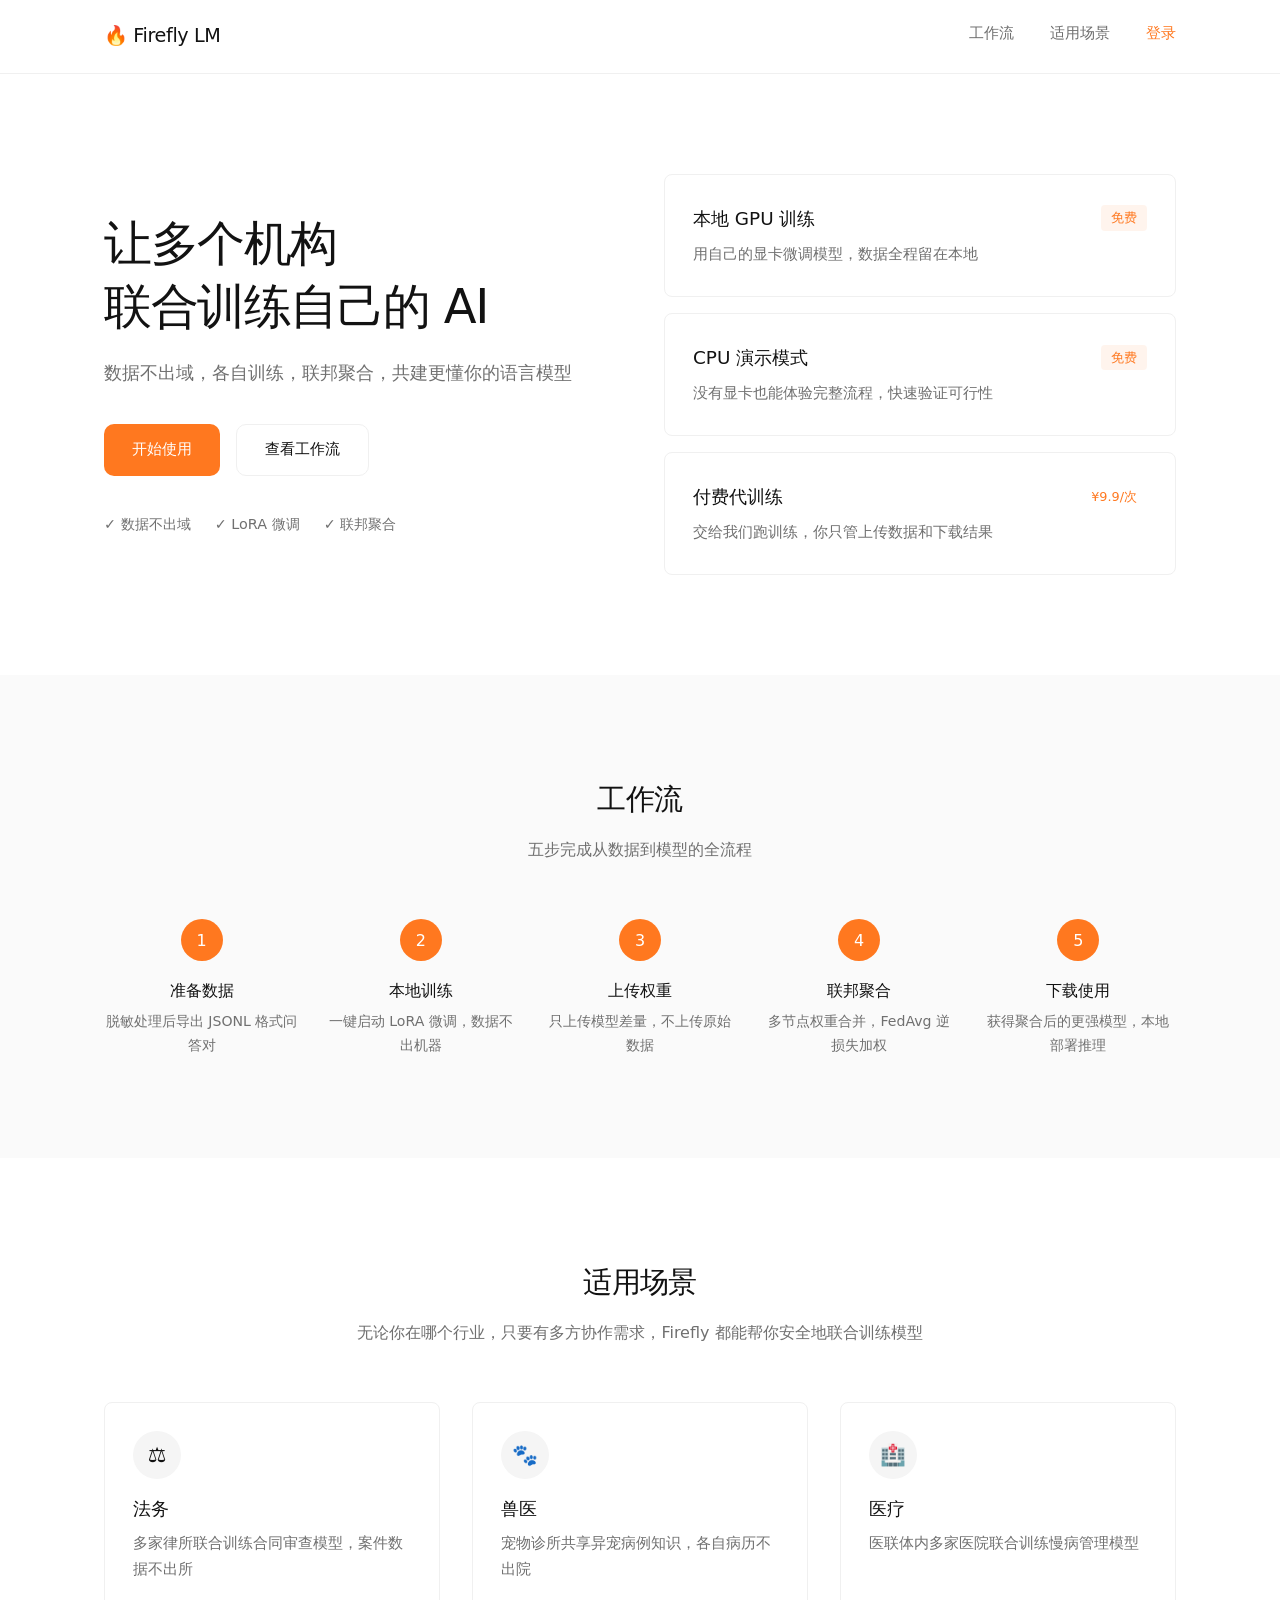
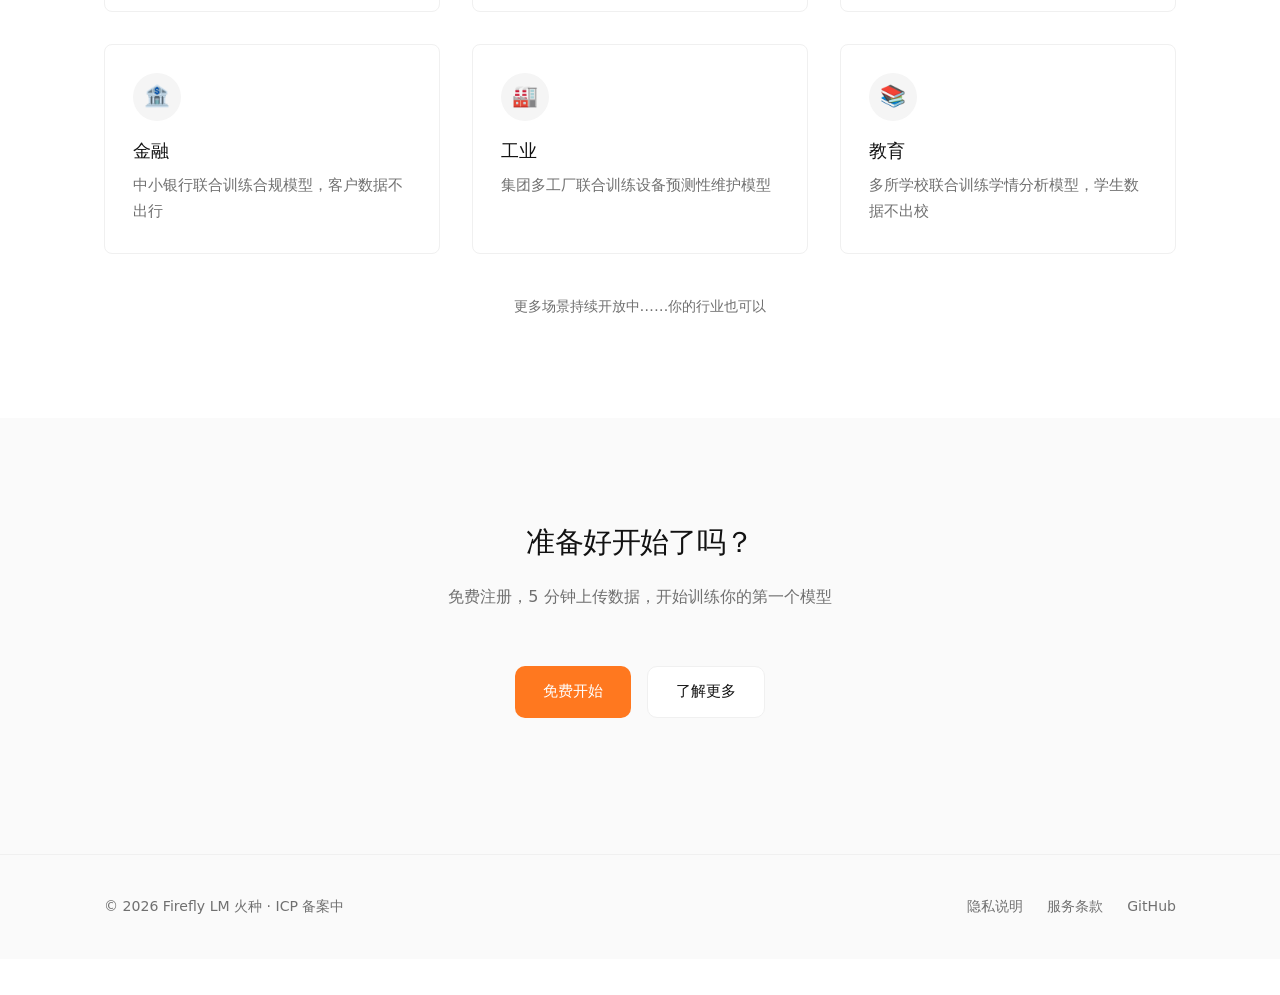
==== commit 28d5b5c8: "feat: custom domains + zhipu augment + paid training (firefly-v5)" ====
--- a/workspace.html
+++ b/workspace.html
@@ -14,6 +14,9 @@
       <a href="/" class="nav-logo">🔥 Firefly LM</a>
       <div class="nav-menu">
         <a href="/" id="navHome">首页</a>
+        <span class="nav-user" id="navUserName">
+          <span id="wsNavUserName">加载中...</span>
+        </span>
         <a href="javascript:logout()" class="nav-login">退出</a>
       </div>
     </div>
@@ -34,6 +37,7 @@
         <a href="#panel-chat" class="ws-nav-item" onclick="switchPanel('panel-chat')">💬 推理聊天</a>
         <a href="#panel-points" class="ws-nav-item" onclick="switchPanel('panel-points')">⭐ 积分管理</a>
         <a href="#panel-audit" class="ws-nav-item" onclick="switchPanel('panel-audit')">📋 审计日志</a>
+        <a href="javascript:void(0)" class="ws-nav-item" onclick="openDomainModal()">🏷️ 自定义领域</a>
       </nav>
     </aside>
 
@@ -62,8 +66,27 @@
               <input type="file" id="dataFile" accept=".jsonl,.json,.txt" style="display:none;">
             </div>
           </div>
+          <div class="ws-form-row">
+            <label class="ws-label">数据领域</label>
+            <select id="uploadDomain" class="ws-select"></select>
+            <button class="btn btn--text" onclick="openDomainModal()">自定义领域</button>
+          </div>
           <div id="uploadResult" class="ws-result"></div>
           <button class="btn btn--primary" onclick="handleUpload()">上传数据</button>
+          <div class="ws-divider"></div>
+          <h4 class="ws-subtitle">🤖 用智谱生成补充数据</h4>
+          <p class="ws-panel-desc ws-panel-desc--sm">调用智谱 GLM 基于该领域生成同类问答对，自动存入数据池（需服务器配置 ZHIPU_API_KEY）。</p>
+          <div class="ws-form-row">
+            <label class="ws-label">生成条数</label>
+            <input type="number" id="augCount" class="ws-input" value="10" min="1" max="50" style="max-width:120px;">
+          </div>
+          <div class="ws-form-row">
+            <label class="ws-label">补充要求（可选）</label>
+            <input type="text" id="augPrompt" class="ws-input" placeholder="例如：更口语化、含法律条文引用">
+          </div>
+          <button class="btn btn--secondary" onclick="handleAugment()">生成补充数据</button>
+          <div id="augResult" class="ws-result"></div>
+          <div id="augPreview" class="ws-aug-preview"></div>
         </div>
       </section>
 
@@ -106,15 +129,30 @@
           </div>
           <div class="ws-form-row">
             <label class="ws-label">训练模式</label>
-            <div class="ws-radio-group">
+            <div class="ws-radio-group" onchange="togglePaidArea()">
               <label class="ws-radio"><input type="radio" name="trainMode" value="gpu" checked> 本地 GPU（免费）</label>
               <label class="ws-radio"><input type="radio" name="trainMode" value="cpu"> CPU 演示（免费）</label>
+              <label class="ws-radio"><input type="radio" name="trainMode" value="proxy"> 代训练 ¥9.9/次</label>
             </div>
+          </div>
+          <div id="paidTrainArea" class="ws-paid-area" style="display:none;">
+            <div class="ws-form-row">
+              <label class="ws-label">支付方式</label>
+              <select id="payChannel" class="ws-select">
+                <option value="wechat">微信支付</option>
+                <option value="alipay">支付宝</option>
+              </select>
+            </div>
+            <div class="ws-form-row ws-btn-row">
+              <button class="btn btn--primary" onclick="startPaidPayment()">去支付 ¥9.9</button>
+            </div>
+            <div id="paidResult" class="ws-result"></div>
           </div>
           <div class="ws-form-row ws-btn-row">
             <button class="btn btn--primary" onclick="handleStartTraining()">启动训练</button>
           </div>
           <div id="trainProgress" class="ws-result"></div>
+          <canvas id="lossChart" class="ws-loss-chart"></canvas>
           <div class="ws-history">
             <h4>训练历史</h4>
             <table class="ws-table" id="trainHistoryTable">
@@ -220,6 +258,51 @@
     </main>
   </div>
 
+  <!-- 自定义领域弹窗 -->
+  <div class="ff-modal-mask" id="domainModalMask" onclick="if(event.target===this)closeDomainModal()">
+    <div class="ff-modal">
+      <div class="ff-modal-head"><h3>自定义领域</h3><button class="ff-modal-close" onclick="closeDomainModal()">×</button></div>
+      <div class="ff-modal-body">
+        <div class="ws-form-row">
+          <label class="ws-label">领域标识（英文，如 vet_bird）</label>
+          <input type="text" id="domName" class="ws-input" placeholder="vet_bird">
+        </div>
+        <div class="ws-form-row">
+          <label class="ws-label">展示名称（中文）</label>
+          <input type="text" id="domLabel" class="ws-input" placeholder="兽医（鸟类）">
+        </div>
+        <div class="ws-form-row">
+          <label class="ws-label">说明（可选）</label>
+          <input type="text" id="domDesc" class="ws-input" placeholder="该领域简介">
+        </div>
+        <button class="btn btn--primary" onclick="handleDomainSubmit()">提交审核</button>
+        <div id="domSubmitResult" class="ws-result"></div>
+        <h4 class="ws-subtitle">我的领域</h4>
+        <div id="myDomains" class="ws-domain-list"></div>
+        <div id="adminReviewBox" style="display:none;">
+          <h4 class="ws-subtitle">待审核（管理员）</h4>
+          <div id="pendingDomains" class="ws-domain-list"></div>
+        </div>
+      </div>
+    </div>
+  </div>
+
+  <!-- 支付弹窗 -->
+  <div class="ff-modal-mask" id="payModalMask" onclick="if(event.target===this)closePayModal()">
+    <div class="ff-modal">
+      <div class="ff-modal-head"><h3>代训练支付</h3><button class="ff-modal-close" onclick="closePayModal()">×</button></div>
+      <div class="ff-modal-body" id="payModalBody"></div>
+    </div>
+  </div>
+
+  <footer class="ws-footer">
+    <span id="ff-sys-health">🔥 系统健康</span>
+    <span class="ws-footer-sep">|</span>
+    <span id="ff-worker-status">⚡ 推理引擎: 检测中...</span>
+    <span class="ws-footer-sep">|</span>
+    <span id="ff-points">💰 积分: --</span>
+  </footer>
+
   <script src="api.js"></script>
   <script>
     /* ---------- 工作台逻辑 ---------- */
@@ -252,6 +335,8 @@
         return;
       }
       loadBalance();
+      refreshDomainSelects();
+      togglePaidArea();
 
       var zone = document.getElementById('uploadZone');
       var fileInput = document.getElementById('dataFile');
@@ -278,6 +363,8 @@
     async function handleUpload() {
       var fileInput = document.getElementById('dataFile');
       var resultDiv = document.getElementById('uploadResult');
+      var domSel = document.getElementById('uploadDomain');
+      if (domSel) localStorage.setItem('ff_last_domain', domSel.value || 'law');
       if (!fileInput.files.length) {
         resultDiv.innerHTML = '<span class="ws-alert ws-alert--warn">请先选择文件</span>';
         return;
@@ -329,8 +416,54 @@
     }
 
     var pollTimer = null;
+    var lossPoints = [];
+    function addLossPoint(step, loss) {
+      lossPoints.push({ step: step, loss: loss });
+      drawLossChart();
+    }
+    function drawLossChart() {
+      var canvas = document.getElementById('lossChart');
+      if (!canvas) return;
+      var cw = canvas.clientWidth || 600;
+      var ch = 200;
+      canvas.width = cw * 2;
+      canvas.height = ch * 2;
+      var ctx = canvas.getContext('2d');
+      ctx.scale(2, 2);
+      ctx.clearRect(0, 0, cw, ch);
+      if (lossPoints.length < 2) {
+        ctx.fillStyle = '#999';
+        ctx.font = '13px system-ui';
+        ctx.fillText('等待训练数据...', 12, 24);
+        return;
+      }
+      var losses = lossPoints.map(function (p) { return p.loss; });
+      var minLoss = Math.min.apply(null, losses);
+      var maxLoss = Math.max.apply(null, losses);
+      var range = (maxLoss - minLoss) || 1;
+      ctx.strokeStyle = '#F0F0F0';
+      ctx.lineWidth = 1;
+      for (var i = 0; i <= 4; i++) {
+        var y = (ch / 4) * i;
+        ctx.beginPath(); ctx.moveTo(0, y); ctx.lineTo(cw, y); ctx.stroke();
+      }
+      ctx.strokeStyle = '#FF781F';
+      ctx.lineWidth = 2;
+      ctx.beginPath();
+      lossPoints.forEach(function (p, i) {
+        var x = (i / (lossPoints.length - 1)) * (cw - 40) + 20;
+        var y = ch - 20 - ((p.loss - minLoss) / range) * (ch - 40);
+        if (i === 0) ctx.moveTo(x, y); else ctx.lineTo(x, y);
+      });
+      ctx.stroke();
+      var last = lossPoints[lossPoints.length - 1];
+      ctx.fillStyle = '#FF781F';
+      ctx.font = '12px system-ui';
+      ctx.fillText('Loss: ' + last.loss.toFixed(3), cw - 110, 20);
+    }
     function pollTrainingStatus(taskId) {
       if (pollTimer) clearInterval(pollTimer);
+      lossPoints = [];
       pollTimer = setInterval(async function () {
         try {
           var res = await getTrainingStatus(taskId);
@@ -338,6 +471,9 @@
           var progress = res.progress || 0;
           var loss = res.loss ? ' loss=' + res.loss.toFixed(4) : '';
           var resultDiv = document.getElementById('trainProgress');
+          if (res.loss !== undefined && res.loss !== null) {
+            addLossPoint(progress, res.loss);
+          }
           if (status === 'completed') {
             clearInterval(pollTimer);
             resultDiv.innerHTML = '<span class="ws-alert ws-alert--success">训练完成！' + loss + '</span>';
@@ -425,6 +561,7 @@
       input.value = '';
       chatBox.innerHTML += '<div class="ws-chat-msg ws-chat-msg--bot ws-chat-msg--loading">思考中...</div>';
       chatBox.scrollTop = chatBox.scrollHeight;
+      var t0 = Date.now();
       try {
         var adapterId = document.getElementById('chatAdapterId').value.trim();
         var res = await chatSend([{ role: 'user', content: msg }], adapterId || null);
@@ -436,9 +573,14 @@
         } else {
           reply = JSON.stringify(res);
         }
+        var elapsed = ((Date.now() - t0) / 1000).toFixed(1);
+        var icon = elapsed < 10 ? '🟢' : (elapsed < 30 ? '🟡' : '🔴');
+        var color = elapsed < 10 ? '#10B981' : (elapsed < 30 ? '#F59E0B' : '#EF4444');
         var loading = chatBox.querySelector('.ws-chat-msg--loading');
         if (loading) loading.remove();
-        chatBox.innerHTML += '<div class="ws-chat-msg ws-chat-msg--bot">' + escapeHtml(reply) + '</div>';
+        chatBox.innerHTML += '<div class="ws-chat-msg ws-chat-msg--bot">' + escapeHtml(reply) +
+          '<div class="ws-chat-meta" style="color:' + color + ';font-size:11px;margin-top:4px;">' +
+          icon + ' 推理耗时: ' + elapsed + 's</div></div>';
         chatBox.scrollTop = chatBox.scrollHeight;
       } catch (e) {
         var loading = chatBox.querySelector('.ws-chat-msg--loading');
@@ -494,6 +636,214 @@
         tbody.innerHTML = '<tr><td colspan="3" class="ws-alert--error">加载失败</td></tr>';
       }
     }
+
+    /* 底部状态栏：系统健康 / 推理引擎 / 积分 */
+    async function initStatusBar() {
+      var token = localStorage.getItem('firefly_token');
+      if (!token) return;
+      try {
+        var resp = await fetch((location.hostname === 'localhost' || location.hostname === '127.0.0.1' ? 'http://127.0.0.1:8000' : '') + '/api/v1/integral/balance', {
+          headers: { 'Authorization': 'Bearer ' + token }
+        });
+        if (resp.ok) {
+          var data = await resp.json();
+          var pts = document.getElementById('ff-points');
+          if (pts) pts.textContent = '💰 积分: ' + (data.balance !== undefined ? data.balance : 0);
+        }
+      } catch (e) {}
+      try {
+        var healthEl = document.getElementById('ff-worker-status');
+        var r = await fetch((location.hostname === 'localhost' || location.hostname === '127.0.0.1' ? 'http://127.0.0.1:8000' : '') + '/api/v1/inference/v1/chat', {
+          method: 'POST',
+          headers: { 'Content-Type': 'application/json', 'Authorization': 'Bearer ' + token },
+          body: JSON.stringify({ messages: [{ role: 'user', content: 'ping' }], max_tokens: 1 })
+        });
+        if (healthEl) {
+          healthEl.textContent = r.ok ? '⚡ 推理引擎: ✅ 在线' : '⚡ 推理引擎: ⚠️ 离线';
+          healthEl.style.color = r.ok ? '#10B981' : '#F59E0B';
+        }
+      } catch (e) {
+        var h = document.getElementById('ff-worker-status');
+        if (h) { h.textContent = '⚡ 推理引擎: ❌ 不可达'; h.style.color = '#EF4444'; }
+      }
+    }
+
+    /* ---------- 自定义领域 ---------- */
+    function openDomainModal() {
+      var m = document.getElementById('domainModalMask');
+      if (m) { m.classList.add('is-open'); renderMyDomains(); }
+    }
+    function closeDomainModal() {
+      var m = document.getElementById('domainModalMask');
+      if (m) m.classList.remove('is-open');
+    }
+    function statusText(s){ return s==='approved'?'已通过':(s==='rejected'?'已拒绝':'审核中'); }
+    async function handleDomainSubmit() {
+      var name = document.getElementById('domName').value.trim();
+      var label = document.getElementById('domLabel').value.trim();
+      var desc = document.getElementById('domDesc').value.trim();
+      var box = document.getElementById('domSubmitResult');
+      if (!/^[a-zA-Z0-9_-]+$/.test(name)) { box.innerHTML = '<span class="ws-alert ws-alert--error">标识只能含字母/数字/_/-</span>'; return; }
+      if (!label) { box.innerHTML = '<span class="ws-alert ws-alert--error">请填写展示名称</span>'; return; }
+      box.innerHTML = '<span class="ws-loading">提交中...</span>';
+      try {
+        var res = await submitDomain(name, label, desc);
+        box.innerHTML = '<span class="ws-alert ws-alert--success">已提交，状态：' + (res.status || 'pending') + '（待管理员审核）</span>';
+        document.getElementById('domName').value=''; document.getElementById('domLabel').value=''; document.getElementById('domDesc').value='';
+        renderMyDomains();
+      } catch (e) {
+        box.innerHTML = '<span class="ws-alert ws-alert--error">提交失败：' + (e.message || e) + '</span>';
+      }
+    }
+    async function renderMyDomains() {
+      var box = document.getElementById('myDomains');
+      if (!box) return;
+      try {
+        var res = await myDomains();
+        var doms = (res && res.domains) || [];
+        if (!doms.length) { box.innerHTML = '<p class="ws-empty">暂无自定义领域</p>'; }
+        else {
+          box.innerHTML = doms.map(function (d) {
+            return '<div class="ws-domain-item"><span>'+escapeHtml(d.label)+' <code>'+escapeHtml(d.name)+'</code></span>'
+              +'<span class="ws-badge ws-badge--'+d.status+'">'+statusText(d.status)+'</span></div>';
+          }).join('');
+        }
+        var user = getUser();
+        if (user && user.is_admin) {
+          var ab = document.getElementById('adminReviewBox');
+          if (ab) ab.style.display = '';
+          renderPendingDomains();
+        }
+      } catch (e) { box.innerHTML = '<p class="ws-empty">加载失败</p>'; }
+    }
+    async function renderPendingDomains() {
+      var box = document.getElementById('pendingDomains');
+      if (!box) return;
+      try {
+        var res = await listDomains();
+        var doms = (res && res.domains) || [];
+        var pend = doms.filter(function(d){ return d.status==='pending'; });
+        if (!pend.length) { box.innerHTML = '<p class="ws-empty">暂无待审核</p>'; return; }
+        box.innerHTML = pend.map(function(d){
+          return '<div class="ws-domain-item"><span>'+escapeHtml(d.label)+' <code>'+escapeHtml(d.name)+'</code> · '+escapeHtml(d.submitted_by||'')+'</span>'
+            +'<span><button class="btn btn--text ws-ok" onclick="doReview('+d.id+',\'approve\')">通过</button>'
+            +'<button class="btn btn--text ws-no" onclick="doReview('+d.id+',\'reject\')">拒绝</button></span></div>';
+        }).join('');
+      } catch(e){ box.innerHTML='<p class="ws-empty">加载失败</p>'; }
+    }
+    async function doReview(id, decision) {
+      try {
+        await reviewDomain(id, decision);
+        showToast('已'+(decision==='approve'?'通过':'拒绝'), 'success');
+        renderPendingDomains();
+        refreshDomainSelects();
+      } catch(e){ showToast('操作失败：'+(e.message||e), 'error'); }
+    }
+    function refreshDomainSelects() {
+      listDomains().then(function (res) {
+        var doms = (res && res.domains) || [];
+        var custom = doms.filter(function (d) { return d.status === 'approved'; });
+        ['seedDomain','trainDomain','aggDomain','uploadDomain'].forEach(function (id) {
+          var sel = document.getElementById(id);
+          if (!sel) return;
+          custom.forEach(function (d) {
+            var exists = Array.prototype.some.call(sel.options, function (o) { return o.value === d.name; });
+            if (!exists) {
+              var opt = document.createElement('option');
+              opt.value = d.name; opt.textContent = d.label + '（自定义）';
+              sel.appendChild(opt);
+            }
+          });
+        });
+      }).catch(function(){});
+    }
+    async function handleAugment() {
+      var domain = document.getElementById('uploadDomain').value || 'law';
+      var count = parseInt(document.getElementById('augCount').value, 10) || 10;
+      var prompt = document.getElementById('augPrompt').value.trim();
+      var resDiv = document.getElementById('augResult');
+      var prev = document.getElementById('augPreview');
+      resDiv.innerHTML = '<span class="ws-loading">调用智谱生成中...</span>';
+      prev.innerHTML = '';
+      try {
+        var res = await augmentData(domain, count, [], prompt);
+        resDiv.innerHTML = '<span class="ws-alert ws-alert--success">生成 '+ (res.generated||0) +' 条，已存入数据池 '+ (res.stored||0) +' 条</span>';
+        var items = res.items || [];
+        prev.innerHTML = items.slice(0,8).map(function(it){
+          return '<div class="ws-aug-item"><strong>Q:</strong> '+escapeHtml(it.question||'')+'<br><strong>A:</strong> '+escapeHtml(it.answer||'')+'</div>';
+        }).join('');
+      } catch (e) {
+        resDiv.innerHTML = '<span class="ws-alert ws-alert--error">生成失败：'+(e.message||e)+'</span>';
+      }
+    }
+    function togglePaidArea() {
+      var mode = document.querySelector('input[name="trainMode"]:checked');
+      var area = document.getElementById('paidTrainArea');
+      if (area) area.style.display = (mode && mode.value === 'proxy') ? '' : 'none';
+    }
+    var orderPollTimer = null;
+    async function startPaidPayment() {
+      var domain = document.getElementById('trainDomain').value || 'law';
+      var channel = document.getElementById('payChannel').value || 'wechat';
+      var box = document.getElementById('paidResult');
+      box.innerHTML = '<span class="ws-loading">创建订单中...</span>';
+      try {
+        var res = await createOrder(domain, channel);
+        openPayModal(res);
+        if (orderPollTimer) clearInterval(orderPollTimer);
+        orderPollTimer = setInterval(async function () {
+          try {
+            var st = await getOrder(res.order_no);
+            if (st.status === 'paid') {
+              clearInterval(orderPollTimer);
+              document.getElementById('paidResult').innerHTML = '<span class="ws-alert ws-alert--success">支付成功，代训练任务已创建：' + (st.task_id||'') + '</span>';
+              closePayModalLater();
+              loadBalance();
+            }
+          } catch(e){}
+        }, 3000);
+      } catch (e) {
+        box.innerHTML = '<span class="ws-alert ws-alert--error">下单失败：'+(e.message||e)+'</span>';
+      }
+    }
+    function openPayModal(res) {
+      var body = document.getElementById('payModalBody');
+      var qr = res.qr_content || '';
+      var url = res.pay_url || '';
+      var html = '<p>订单号：<code>'+res.order_no+'</code></p>';
+      html += '<p>金额：<b>¥'+res.amount+'</b> · 通道：'+(res.channel==='wechat'?'微信':'支付宝')+'</p>';
+      if (res.test_mode) {
+        html += '<div class="ws-alert ws-alert--warn">当前为测试模式（未配置商户号），使用测试二维码。</div>';
+        html += '<div class="ws-pay-qr">'+escapeHtml(qr)+'</div>';
+        html += '<button class="btn btn--primary" onclick="simulatePaid(\''+res.order_no+'\')">模拟支付成功（测试）</button>';
+      } else if (url) {
+        html += '<p><a class="btn btn--primary" href="'+url+'" target="_blank">打开支付页面</a></p>';
+      } else if (qr) {
+        html += '<div class="ws-pay-qr">'+escapeHtml(qr)+'</div><p class="ws-panel-desc--sm">请用对应 App 扫描上方二维码（code_url）</p>';
+      }
+      body.innerHTML = html;
+      document.getElementById('payModalMask').classList.add('is-open');
+    }
+    async function simulatePaid(orderNo) {
+      try {
+        var res = await confirmOrder(orderNo);
+        document.getElementById('paidResult').innerHTML = '<span class="ws-alert ws-alert--success">已确认，任务：'+(res.task_id||'')+'</span>';
+        closePayModal();
+        loadBalance();
+      } catch(e){ showToast('确认失败：'+(e.message||e),'error'); }
+    }
+    function closePayModal() {
+      var m = document.getElementById('payModalMask');
+      if (m) { m.classList.remove('is-open'); if (orderPollTimer) clearInterval(orderPollTimer); }
+    }
+    function closePayModalLater() {
+      setTimeout(function(){ var m=document.getElementById('payModalMask'); if(m) m.classList.remove('is-open'); }, 1500);
+    }
+
+    if (typeof initStatusBar === 'function') {
+      initStatusBar();
+      setInterval(initStatusBar, 30000);
+    }
   </script>
 </body>
 </html>
--- a/style.css
+++ b/style.css
@@ -274,3 +274,41 @@
   .ws-main { padding: 16px; }
   .ws-card { padding: 20px; }
 }
+
+/* ---------- 新增：Loss 曲线 & 底部状态栏 ---------- */
+.ws-loss-chart {
+  width: 100%;
+  max-height: 200px;
+  height: 200px;
+  margin-top: 16px;
+  border: 1px solid var(--border-light);
+  border-radius: var(--radius-sm);
+  background: #fff;
+  display: block;
+}
+.ws-chat-meta {
+  font-size: 11px;
+  margin-top: 4px;
+  opacity: 0.85;
+}
+.ws-footer {
+  position: fixed;
+  bottom: 0;
+  left: 0;
+  right: 0;
+  height: 36px;
+  background: var(--bg-gray);
+  border-top: 1px solid var(--border-light);
+  display: flex;
+  align-items: center;
+  justify-content: center;
+  gap: 24px;
+  padding: 0 20px;
+  font-size: 12px;
+  color: var(--text-aux);
+  z-index: 100;
+}
+.ws-footer .ws-footer-sep { color: #DDD; }
+/* 给底部状态栏留出空间，避免遮挡内容 */
+body { padding-bottom: 36px; }
+.ws-layout { margin-bottom: 0; }
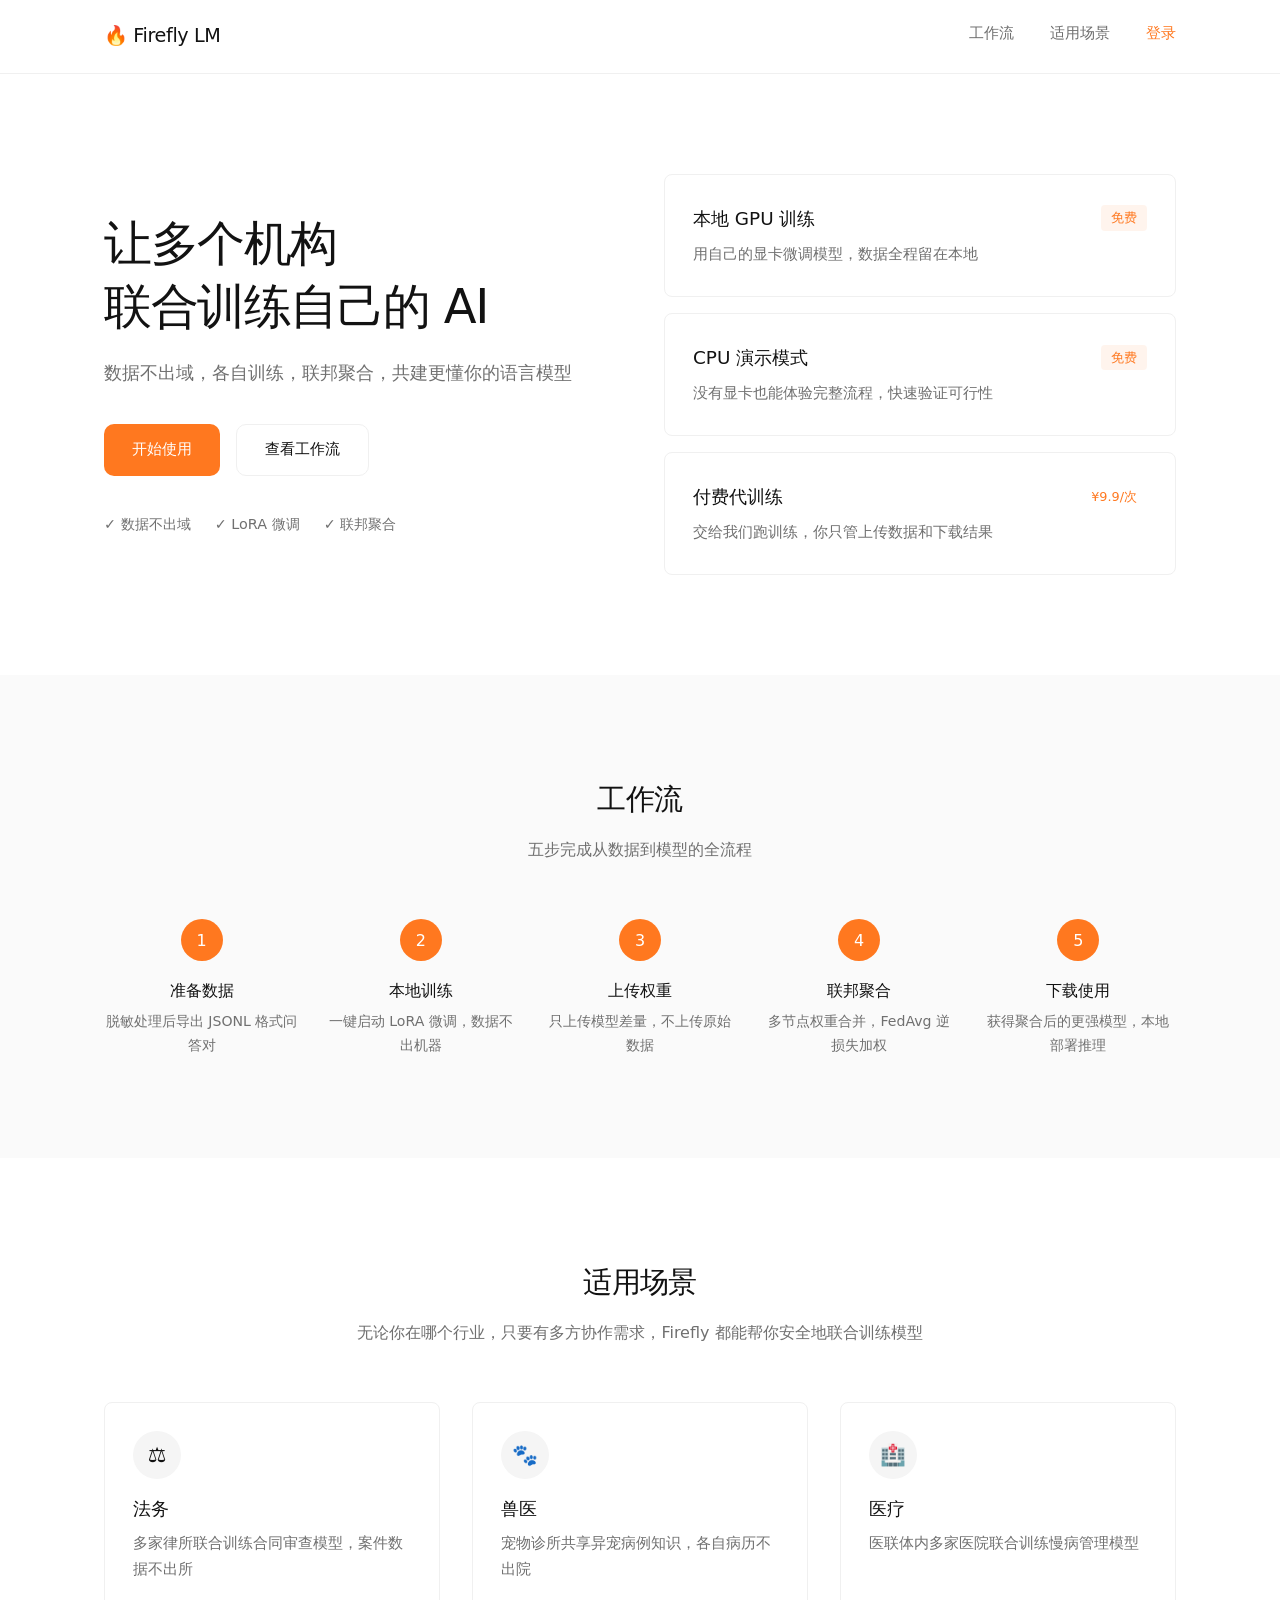
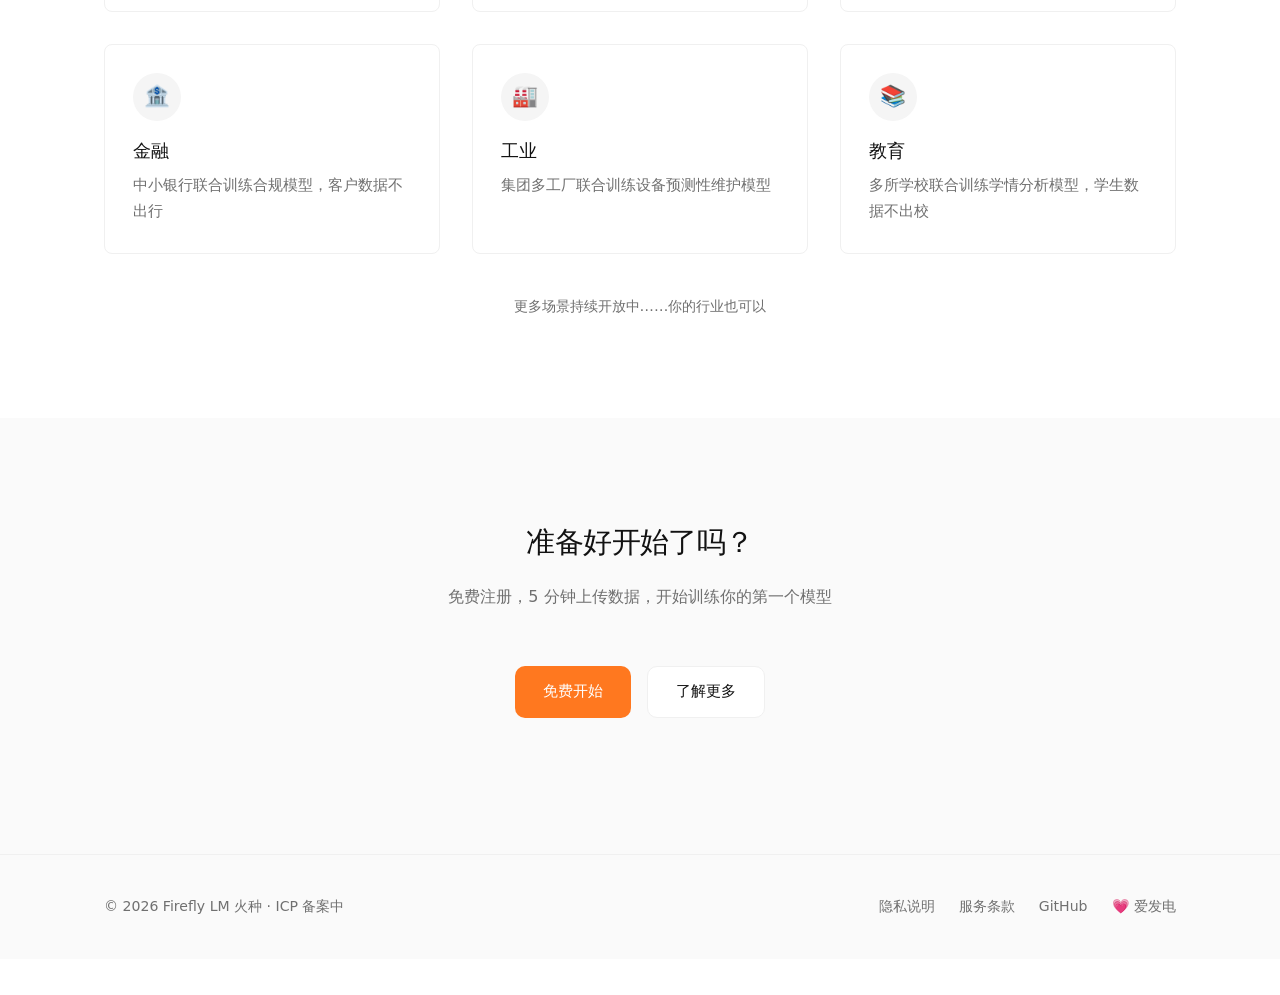
==== commit 39f9a993: "feat: custom domains + zhipu augment + paid training (firefly-v5)" ====
--- a/workspace.html
+++ b/workspace.html
@@ -161,6 +161,29 @@
             </table>
           </div>
         </div>
+        <div class="ws-card ws-card--alt">
+          <h3 class="ws-card-title">⚡ 一键训练</h3>
+          <p class="ws-panel-desc ws-panel-desc--sm">自动准备真实数据并提交训练任务；同领域满 3 个完成任务后自动联邦聚合。</p>
+          <div class="ws-form-row">
+            <label class="ws-label">数据来源</label>
+            <div class="ws-radio-group">
+              <label class="ws-radio"><input type="radio" name="ocSource" value="seed" checked> 种子数据（系统生成）</label>
+              <label class="ws-radio"><input type="radio" name="ocSource" value="zhipu"> 智谱生成（需 ZHIPU_API_KEY）</label>
+              <label class="ws-radio"><input type="radio" name="ocSource" value="pool"> 数据池已有</label>
+            </div>
+          </div>
+          <div class="ws-form-row">
+            <label class="ws-label">生成条数（智谱/数据池）</label>
+            <input type="number" id="ocCount" class="ws-input" value="20" min="1" max="50" style="max-width:120px;">
+          </div>
+          <div class="ws-form-row">
+            <label class="ws-check"><input type="checkbox" id="ocAuto" checked> 自动聚合（满 3 个完成任务时）</label>
+          </div>
+          <div class="ws-form-row ws-btn-row">
+            <button class="btn btn--primary" onclick="handleOneClickTrain()">⚡ 启动一键训练</button>
+          </div>
+          <div id="ocResult" class="ws-result"></div>
+        </div>
       </section>
 
       <section id="panel-agg" class="ws-panel">
@@ -301,6 +324,8 @@
     <span id="ff-worker-status">⚡ 推理引擎: 检测中...</span>
     <span class="ws-footer-sep">|</span>
     <span id="ff-points">💰 积分: --</span>
+    <span class="ws-footer-sep">|</span>
+    <a href="https://ifdian.net/a/xw383200" target="_blank" rel="noopener" class="ws-footer-link">💗 爱发电</a>
   </footer>
 
   <script src="api.js"></script>
@@ -840,6 +865,26 @@
       setTimeout(function(){ var m=document.getElementById('payModalMask'); if(m) m.classList.remove('is-open'); }, 1500);
     }
 
+    async function handleOneClickTrain() {
+      var domain = document.getElementById('trainDomain').value || 'law';
+      var src = document.querySelector('input[name="ocSource"]:checked');
+      var source = src ? src.value : 'seed';
+      var count = parseInt(document.getElementById('ocCount').value, 10) || 20;
+      var auto = document.getElementById('ocAuto').checked;
+      var box = document.getElementById('ocResult');
+      box.innerHTML = '<span class="ws-loading">提交中...</span>';
+      try {
+        var res = await oneclickTrain(domain, source, count, auto);
+        var agg = res.aggregation || {};
+        var msg = '任务已创建：' + (res.task_id || '未知');
+        if (agg.triggered) msg += '；已自动聚合：' + (agg.round_id || '').toString();
+        else if (agg.completed_count !== undefined) msg += '（已完成 ' + agg.completed_count + ' 个，满 3 个自动聚合）';
+        box.innerHTML = '<span class="ws-alert ws-alert--success">' + escapeHtml(msg) + '</span>';
+      } catch (e) {
+        box.innerHTML = '<span class="ws-alert ws-alert--error">失败：' + (e.message || e) + '</span>';
+      }
+    }
+
     if (typeof initStatusBar === 'function') {
       initStatusBar();
       setInterval(initStatusBar, 30000);
--- a/style.css
+++ b/style.css
@@ -312,3 +312,43 @@
 /* 给底部状态栏留出空间，避免遮挡内容 */
 body { padding-bottom: 36px; }
 .ws-layout { margin-bottom: 0; }
+
+/* 自定义领域弹窗 / 支付弹窗 */
+.ff-modal-mask {
+  display: none;
+  position: fixed; inset: 0; z-index: 1000;
+  background: rgba(0,0,0,0.45);
+  align-items: center; justify-content: center;
+}
+.ff-modal-mask.is-open { display: flex; }
+.ff-modal {
+  background: #fff; width: 90%; max-width: 520px; border-radius: 12px;
+  box-shadow: 0 12px 40px rgba(0,0,0,0.2); overflow: hidden;
+}
+.ff-modal-head {
+  display: flex; align-items: center; justify-content: space-between;
+  padding: 16px 20px; border-bottom: 1px solid #EEE;
+}
+.ff-modal-head h3 { margin: 0; font-size: 16px; color: #1A1A1A; }
+.ff-modal-close { background: none; border: none; font-size: 22px; cursor: pointer; color: #888; line-height: 1; }
+.ff-modal-body { padding: 20px; max-height: 70vh; overflow-y: auto; }
+.ws-divider { height: 1px; background: #EEE; margin: 16px 0; }
+.ws-subtitle { font-size: 14px; color: #1A1A1A; margin: 12px 0 6px; }
+.ws-panel-desc--sm { font-size: 12px; color: #888; margin: 0 0 8px; }
+.ws-domain-list { display: flex; flex-direction: column; gap: 8px; margin-top: 8px; }
+.ws-domain-item { display: flex; align-items: center; justify-content: space-between; gap: 12px; padding: 8px 12px; background: #F7F8FA; border-radius: 8px; font-size: 13px; }
+.ws-domain-item code { color: #FF781F; font-size: 12px; }
+.ws-badge { font-size: 12px; padding: 2px 8px; border-radius: 10px; white-space: nowrap; }
+.ws-badge--pending { background: #FFF4E5; color: #F59E0B; }
+.ws-badge--approved { background: #E7F8EF; color: #10B981; }
+.ws-badge--rejected { background: #FDECEC; color: #EF4444; }
+.ws-aug-preview { margin-top: 10px; display: flex; flex-direction: column; gap: 8px; max-height: 260px; overflow-y: auto; }
+.ws-aug-item { padding: 8px 10px; background: #F7F8FA; border-radius: 8px; font-size: 13px; line-height: 1.5; }
+.ws-paid-area { margin-top: 12px; padding: 12px; border: 1px dashed #EEE; border-radius: 10px; background: #FFFCF8; }
+.ws-pay-qr { margin: 12px 0; padding: 12px; background: #1e1e1e; color: #4ade80; font-family: monospace; font-size: 12px; word-break: break-all; border-radius: 8px; }
+.ws-ok { color: #10B981; }
+.ws-no { color: #EF4444; }
+.ws-card--alt { margin-top: 16px; border: 1px solid #FFE3CC; background: #FFFCF8; }
+.ws-card-title { font-size: 15px; color: #FF781F; margin: 0 0 6px; }
+.ws-check { display: flex; align-items: center; gap: 6px; font-size: 13px; color: #555; cursor: pointer; }
+.ws-check input { width: auto; }
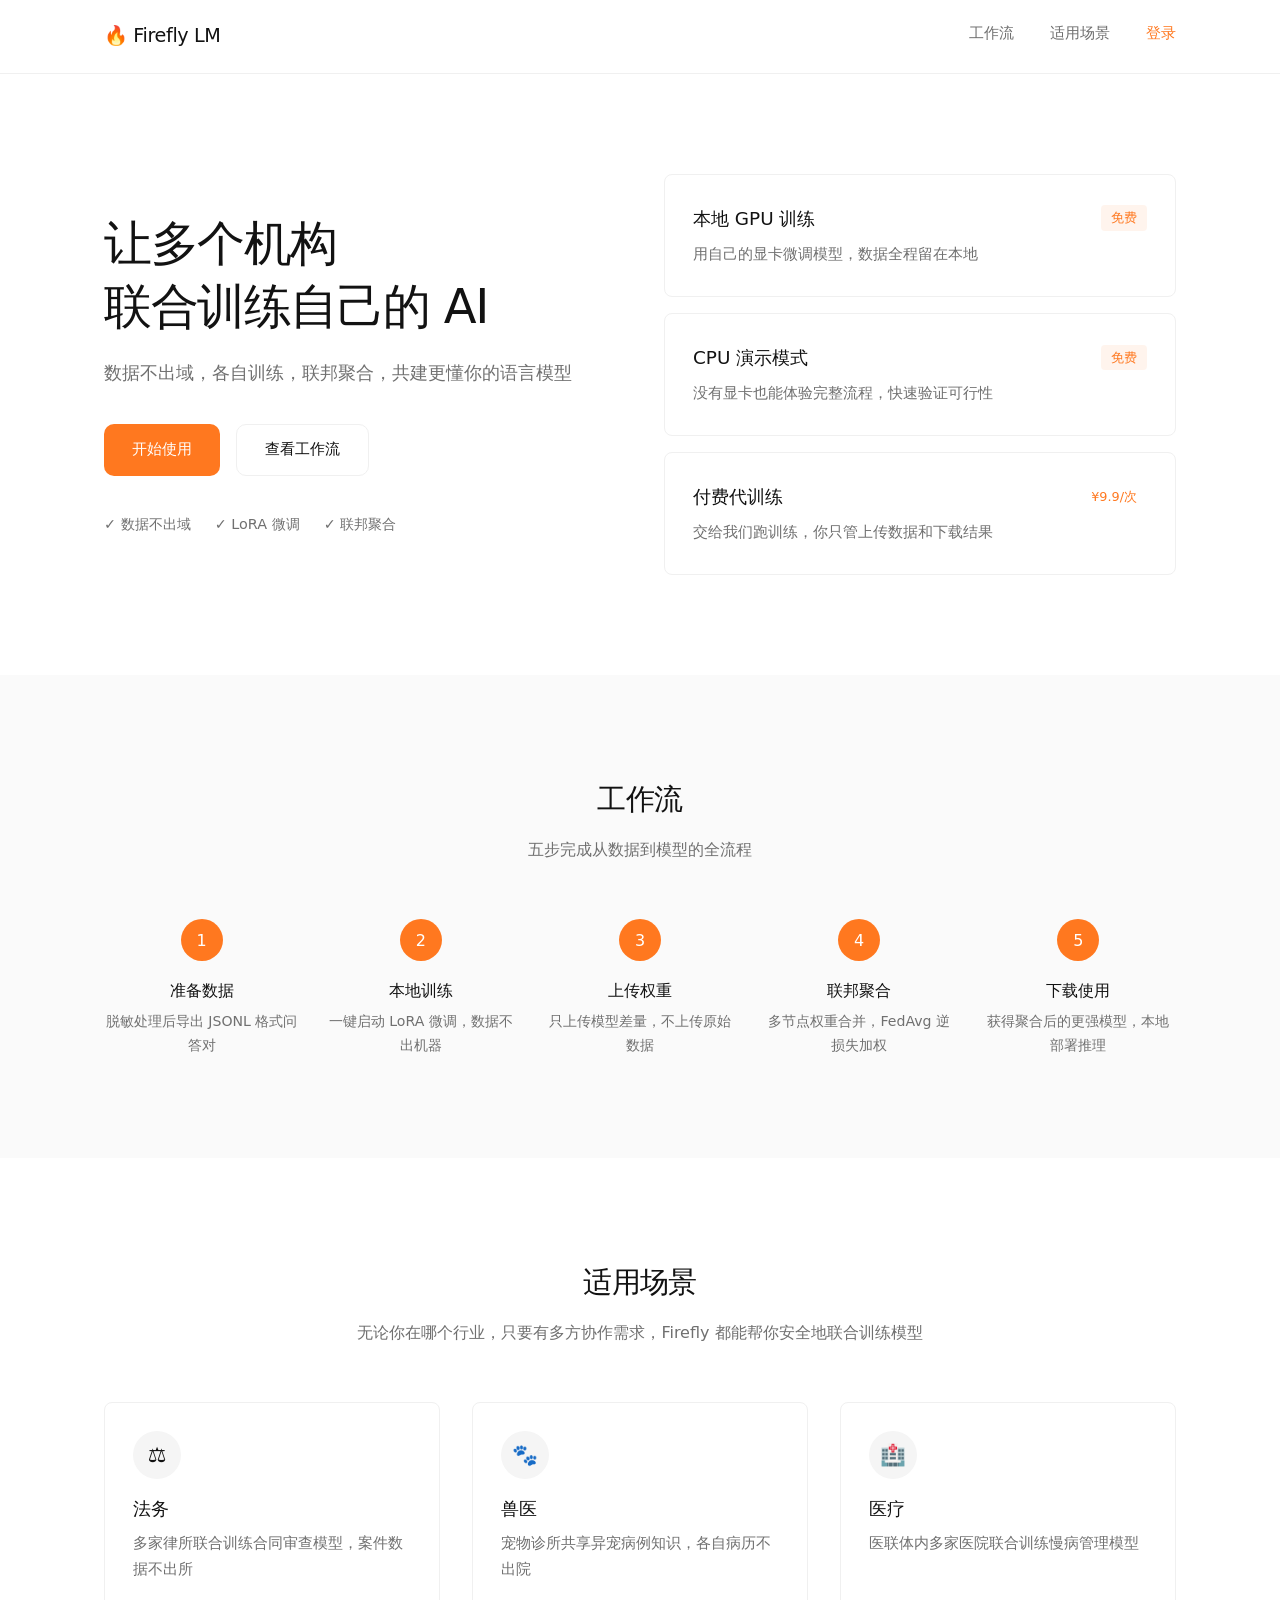
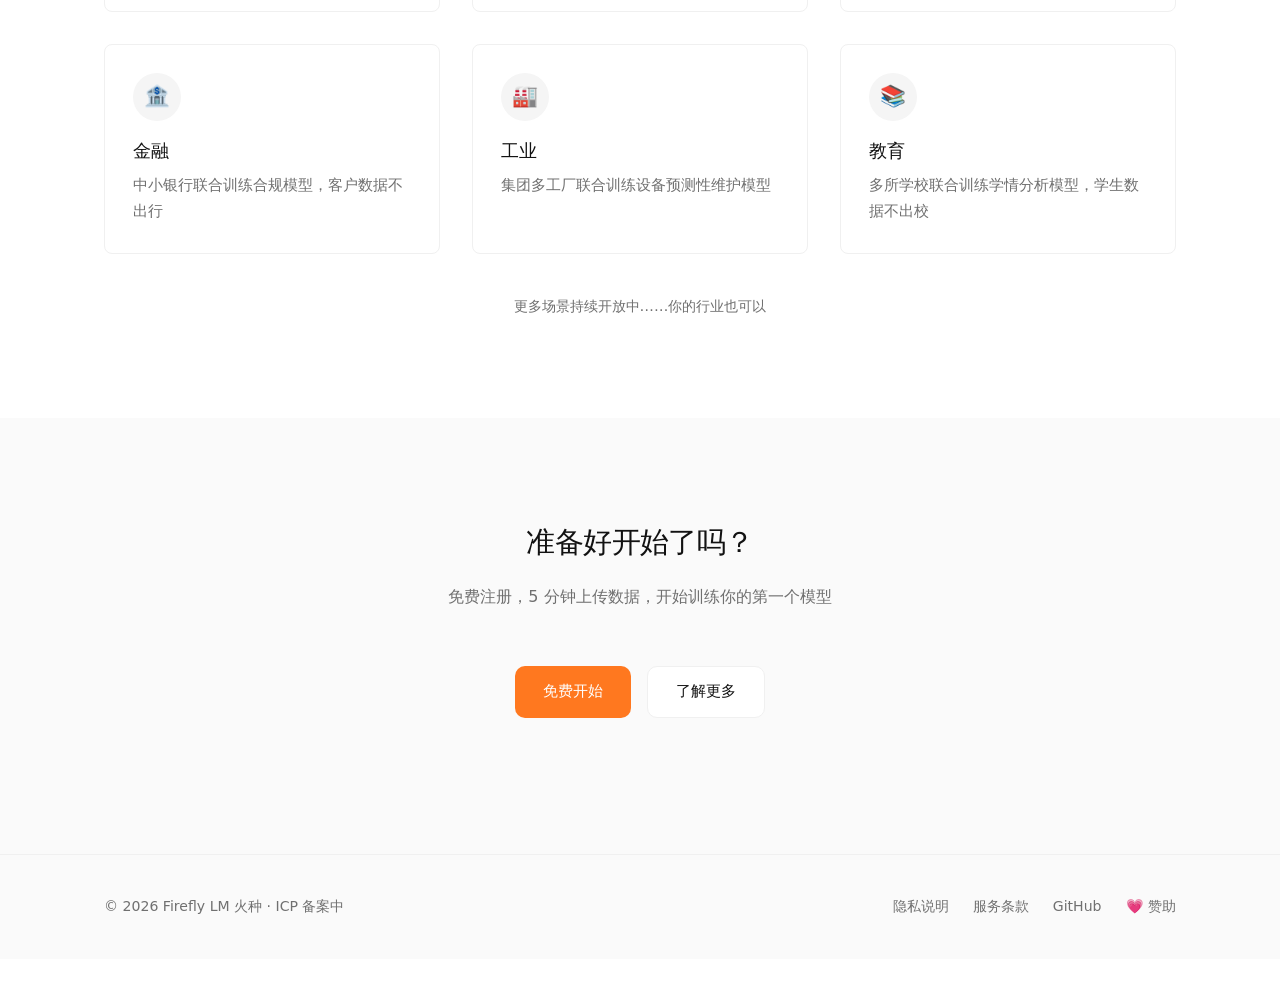
==== commit 2788d929: "feat: custom domains + zhipu augment + paid training (firefly-v5)" ====
--- a/workspace.html
+++ b/workspace.html
@@ -325,7 +325,7 @@
     <span class="ws-footer-sep">|</span>
     <span id="ff-points">💰 积分: --</span>
     <span class="ws-footer-sep">|</span>
-    <a href="https://ifdian.net/a/xw383200" target="_blank" rel="noopener" class="ws-footer-link">💗 爱发电</a>
+    <a href="https://ifdian.net/a/xw383200" target="_blank" rel="noopener" class="ws-footer-link">💗 赞助</a>
   </footer>
 
   <script src="api.js"></script>
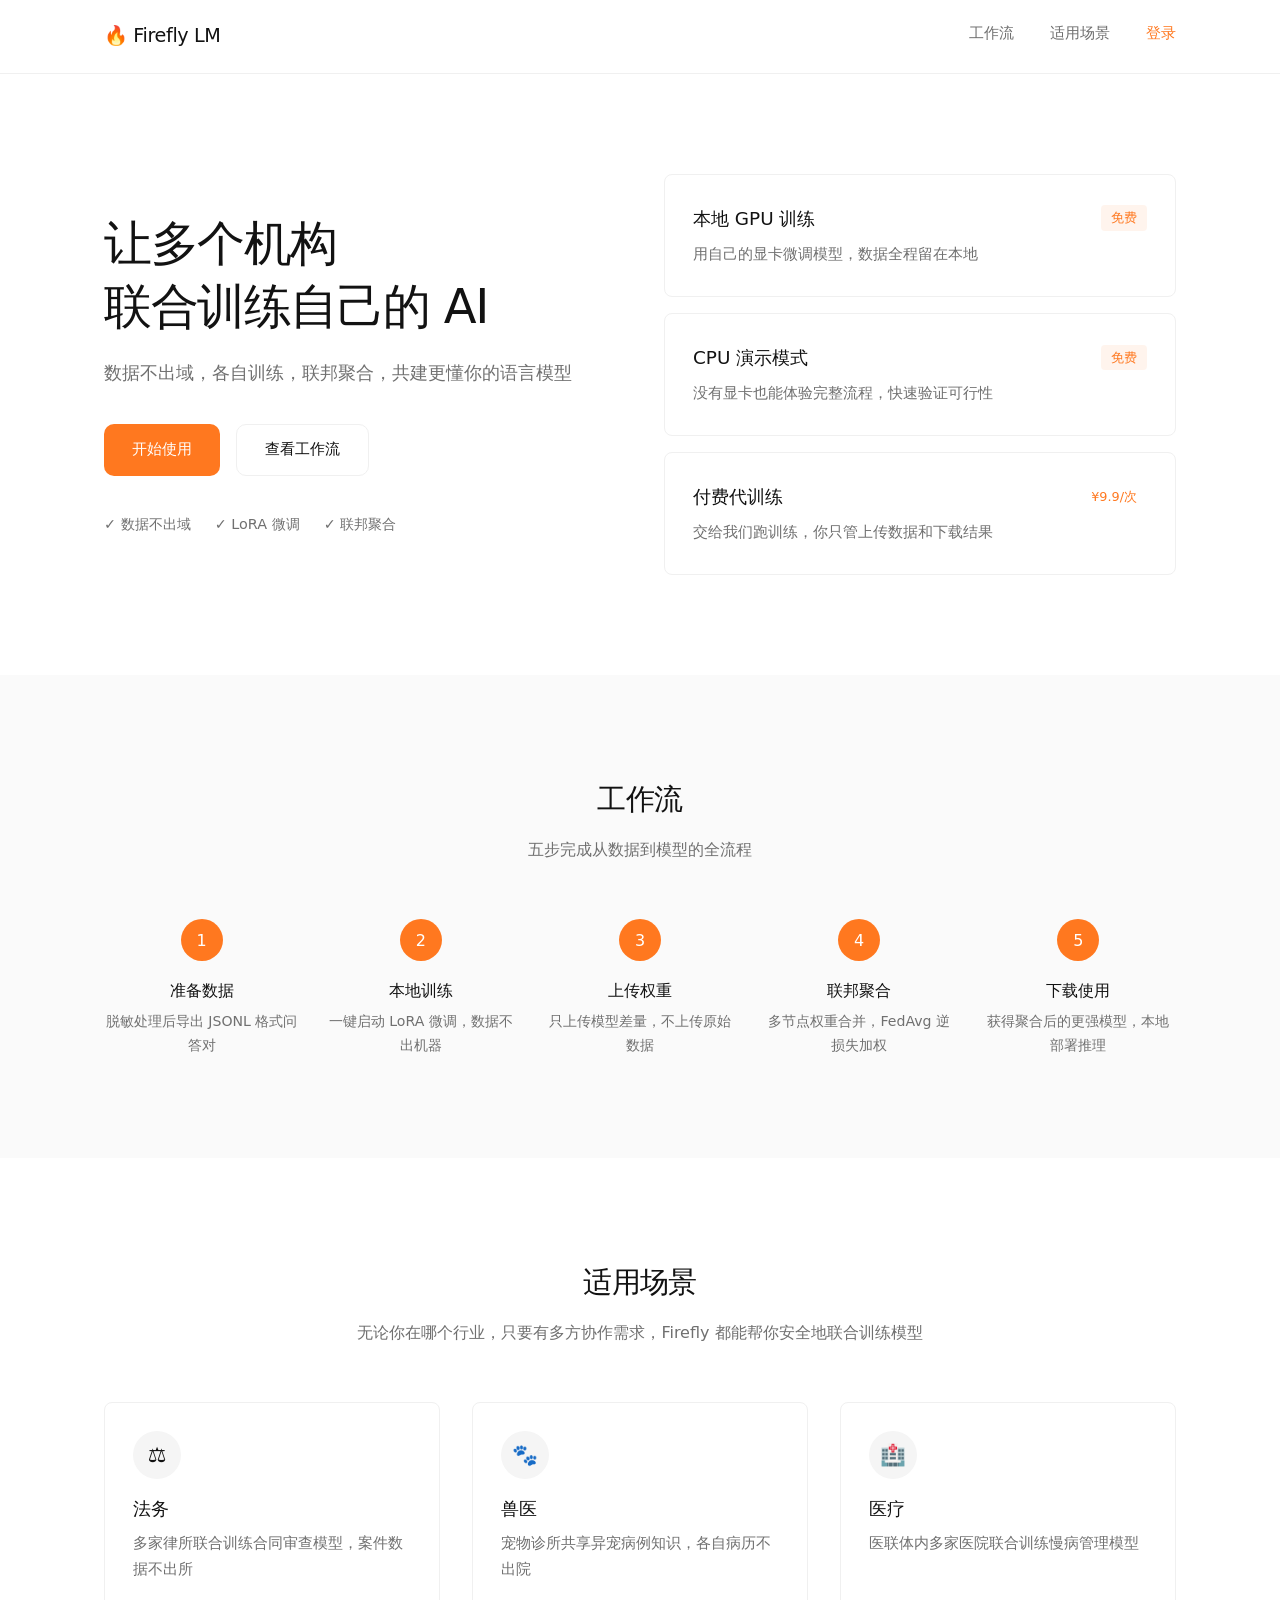
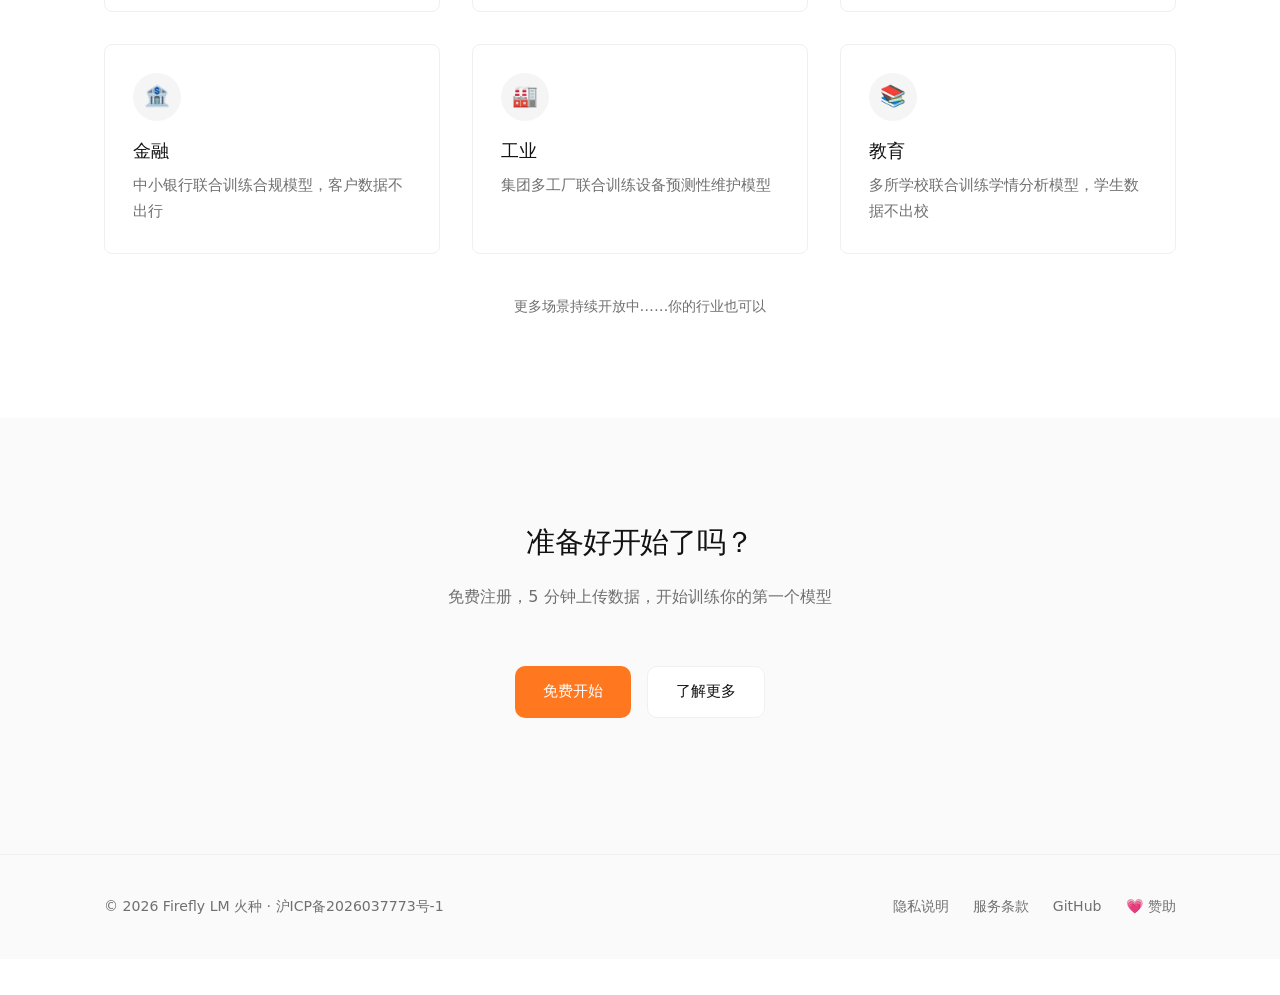
==== commit ada9750e: "chore: add ICP 备案号 沪ICP备2026037773号-1" ====
--- a/workspace.html
+++ b/workspace.html
@@ -325,7 +325,9 @@
     <span class="ws-footer-sep">|</span>
     <span id="ff-points">💰 积分: --</span>
     <span class="ws-footer-sep">|</span>
-    <a href="https://ifdian.net/a/xw383200" target="_blank" rel="noopener" class="ws-footer-link">💗 赞助</a>
+    <a href="https://beian.miit.gov.cn" target="_blank" rel="noopener" class="ws-footer-link">沪ICP备2026037773号-1</a>
+    <span class="ws-footer-sep">|</span>
+    <a href="https://ifdian.net/a/firefly-lm" target="_blank" rel="noopener" class="ws-footer-link">💗 赞助</a>
   </footer>
 
   <script src="api.js"></script>
